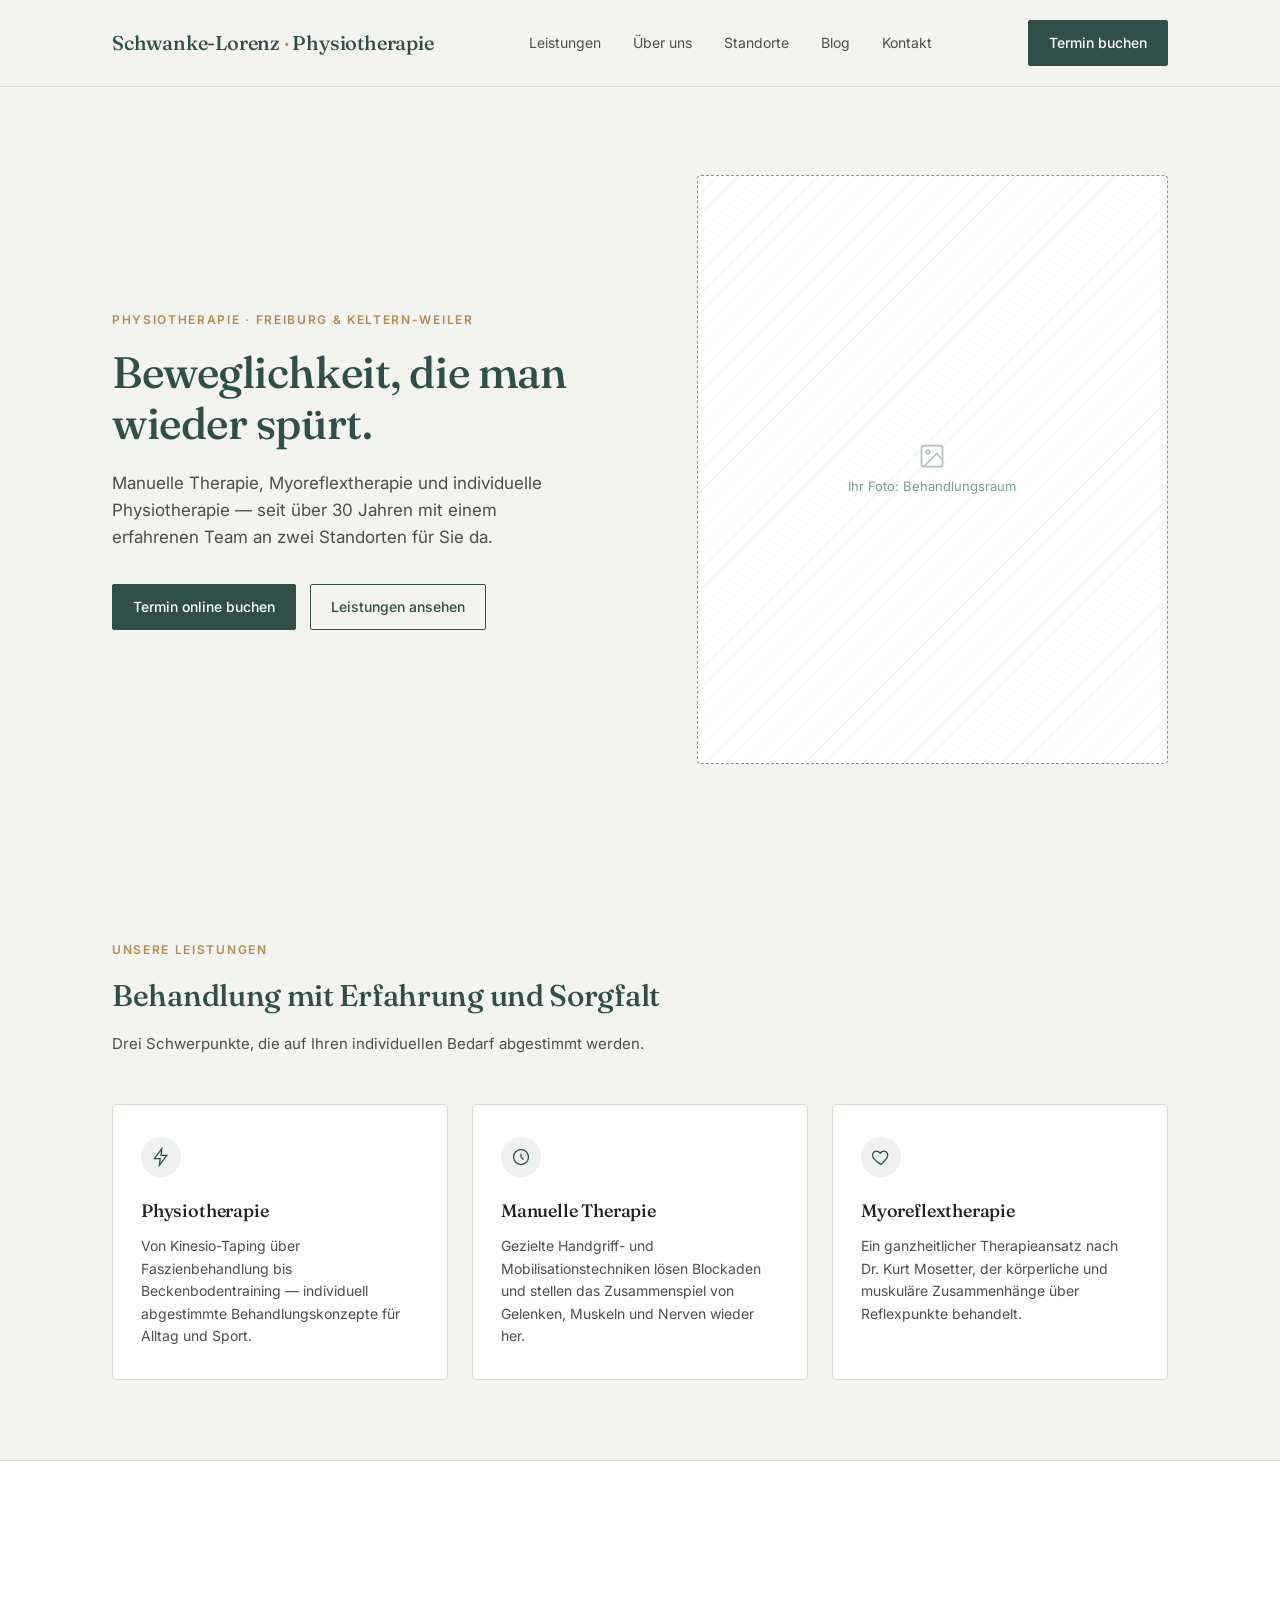
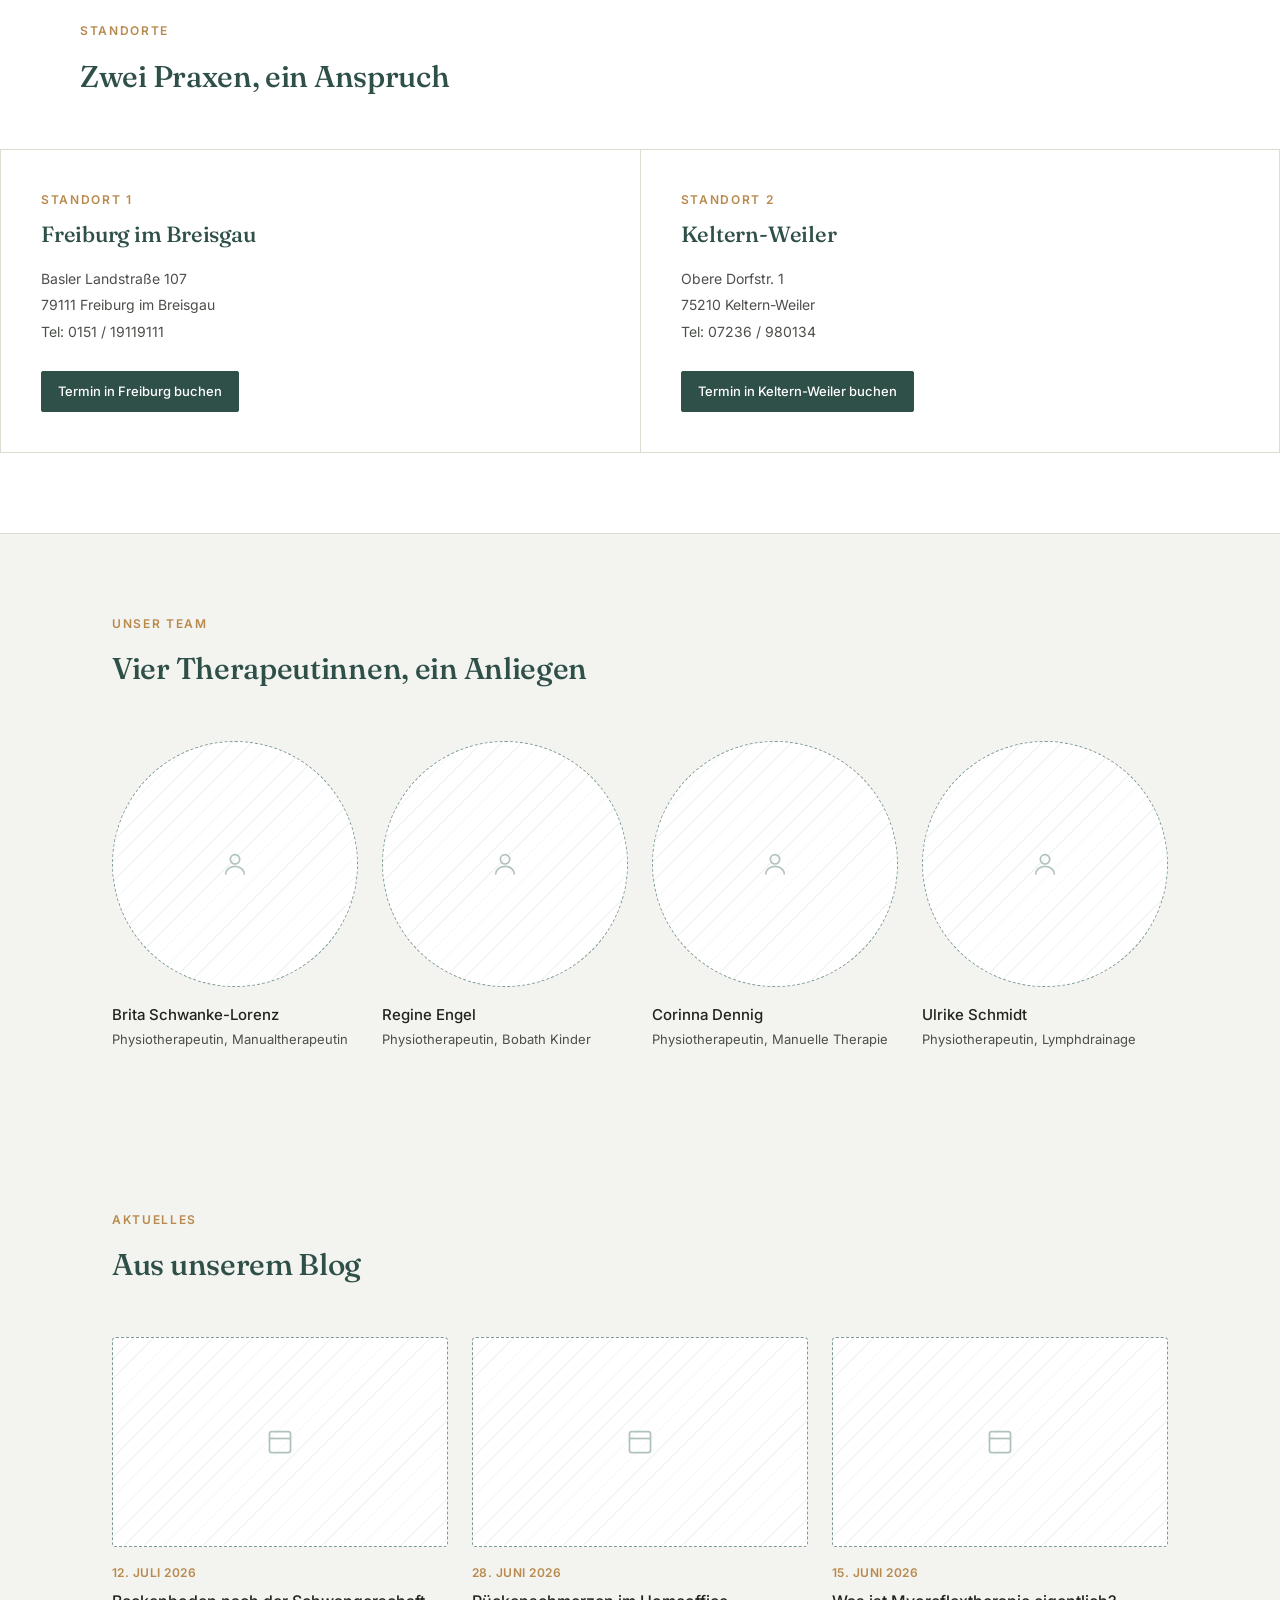
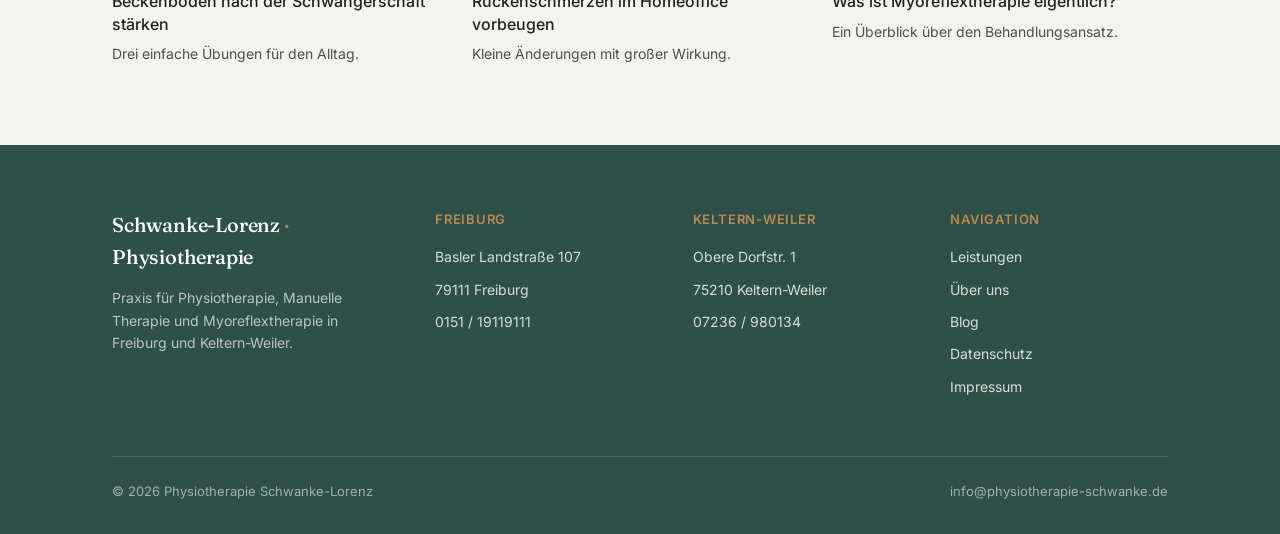
==== index.html @ 05d05572 "Add files via upload" ====
<!DOCTYPE html>
<html lang="de">
<head>
<meta charset="UTF-8">
<meta name="viewport" content="width=device-width, initial-scale=1.0">
<title>Physiotherapie Schwanke-Lorenz — Entwurf Startseite</title>
<link rel="preconnect" href="https://fonts.googleapis.com">
<link rel="preconnect" href="https://fonts.gstatic.com" crossorigin>
<link href="https://fonts.googleapis.com/css2?family=Fraunces:opsz,wght@9..144,400;9..144,500;9..144,600&family=Inter:wght@400;500;600&display=swap" rel="stylesheet">
<style>
  :root{
    --bg:#F3F4EF;
    --surface:#FFFFFF;
    --ink:#20231F;
    --ink-soft:#4B4F49;
    --primary:#2F4F49;
    --primary-soft:#7C9A93;
    --accent:#B98A4E;
    --line:#DEDBD0;
  }
  *{box-sizing:border-box;margin:0;padding:0;}
  body{
    background:var(--bg);
    color:var(--ink);
    font-family:'Inter',sans-serif;
    line-height:1.6;
    -webkit-font-smoothing:antialiased;
  }
  h1,h2,h3,.logotype{font-family:'Fraunces',serif;font-weight:500;letter-spacing:-0.01em;}
  .wrap{max-width:1120px;margin:0 auto;padding:0 32px;}
  a{color:inherit;text-decoration:none;}

  /* Header */
  header{
    position:sticky;top:0;background:rgba(243,244,239,0.92);
    backdrop-filter:blur(6px);border-bottom:1px solid var(--line);z-index:10;
  }
  .navbar{display:flex;align-items:center;justify-content:space-between;padding:20px 32px;max-width:1120px;margin:0 auto;}
  .logotype{font-size:20px;color:var(--primary);}
  .logotype span{color:var(--accent);}
  nav ul{display:flex;list-style:none;gap:32px;font-size:14px;color:var(--ink-soft);}
  nav a:hover{color:var(--primary);}
  .btn{
    display:inline-flex;align-items:center;gap:6px;
    padding:11px 20px;border-radius:2px;font-size:14px;font-weight:500;
    border:1px solid var(--primary);
  }
  .btn-primary{background:var(--primary);color:#fff;}
  .btn-ghost{background:transparent;color:var(--primary);}

  /* Hero */
  .hero{padding:88px 0 96px;position:relative;overflow:hidden;}
  .hero-grid{display:grid;grid-template-columns:1.05fr 0.95fr;gap:64px;align-items:center;}
  .eyebrow{
    font-size:12px;letter-spacing:0.14em;text-transform:uppercase;
    color:var(--accent);font-weight:600;margin-bottom:18px;
  }
  .hero h1{font-size:44px;line-height:1.15;color:var(--primary);margin-bottom:22px;}
  .hero p.lead{font-size:17px;color:var(--ink-soft);max-width:440px;margin-bottom:32px;}
  .hero-actions{display:flex;gap:14px;}
  .hero-line{position:absolute;top:60px;left:-40px;width:600px;opacity:0.35;pointer-events:none;}

  .photo-placeholder{
    background:
      repeating-linear-gradient(135deg, rgba(47,79,73,0.06) 0px, rgba(47,79,73,0.06) 1px, transparent 1px, transparent 14px),
      var(--surface);
    border:1px dashed var(--primary-soft);
    border-radius:4px;
    display:flex;flex-direction:column;align-items:center;justify-content:center;
    color:var(--primary-soft);font-size:13px;text-align:center;gap:6px;
  }
  .photo-placeholder svg{width:28px;height:28px;opacity:0.6;}
  .hero-photo{aspect-ratio:4/5;border-radius:4px;}

  /* Sections */
  section{padding:80px 0;}
  .section-head{max-width:560px;margin-bottom:48px;}
  .section-head .eyebrow{margin-bottom:12px;}
  .section-head h2{font-size:30px;color:var(--primary);}
  .section-head p{color:var(--ink-soft);margin-top:12px;font-size:15px;}

  /* Leistungen */
  .leistungen-grid{display:grid;grid-template-columns:repeat(3,1fr);gap:24px;}
  .card{
    background:var(--surface);border:1px solid var(--line);border-radius:4px;
    padding:32px 28px;
  }
  .card .icon{
    width:40px;height:40px;border-radius:50%;background:rgba(47,79,73,0.08);
    display:flex;align-items:center;justify-content:center;margin-bottom:20px;
  }
  .card .icon svg{width:20px;height:20px;stroke:var(--primary);}
  .card h3{font-size:18px;color:var(--ink);margin-bottom:10px;font-weight:500;}
  .card p{font-size:14px;color:var(--ink-soft);}

  /* Standorte */
  .standorte{background:var(--surface);border-top:1px solid var(--line);border-bottom:1px solid var(--line);}
  .standort-grid{display:grid;grid-template-columns:1fr 1fr;gap:1px;background:var(--line);border:1px solid var(--line);}
  .standort-card{background:var(--surface);padding:40px;}
  .standort-card .eyebrow{margin-bottom:8px;}
  .standort-card h3{font-size:22px;color:var(--primary);margin-bottom:16px;}
  .standort-card .addr{font-size:14px;color:var(--ink-soft);margin-bottom:4px;}
  .standort-card .btn{margin-top:24px;padding:9px 16px;font-size:13px;}

  /* Team */
  .team-grid{display:grid;grid-template-columns:repeat(4,1fr);gap:24px;}
  .team-card .photo-placeholder{aspect-ratio:1/1;border-radius:50%;margin-bottom:16px;}
  .team-card h4{font-size:15px;font-weight:500;margin-bottom:2px;}
  .team-card p{font-size:13px;color:var(--ink-soft);}

  /* Blog */
  .blog-grid{display:grid;grid-template-columns:repeat(3,1fr);gap:24px;}
  .blog-card .photo-placeholder{aspect-ratio:16/10;margin-bottom:16px;}
  .blog-card .date{font-size:12px;color:var(--accent);font-weight:600;letter-spacing:0.04em;text-transform:uppercase;margin-bottom:8px;}
  .blog-card h4{font-size:16px;font-weight:500;color:var(--ink);margin-bottom:8px;line-height:1.4;}
  .blog-card p{font-size:14px;color:var(--ink-soft);}

  /* Footer */
  footer{background:var(--primary);color:#EDEFE9;padding:64px 0 32px;}
  .footer-grid{display:grid;grid-template-columns:1.3fr 1fr 1fr 1fr;gap:40px;margin-bottom:48px;}
  footer h5{font-size:13px;letter-spacing:0.06em;text-transform:uppercase;color:var(--accent);margin-bottom:16px;font-weight:600;}
  footer .logotype{color:#fff;margin-bottom:14px;}
  footer .logotype span{color:var(--accent);}
  footer p.muted{color:#B9C6C2;font-size:14px;max-width:280px;}
  footer ul{list-style:none;font-size:14px;color:#D6DED9;}
  footer ul li{margin-bottom:10px;}
  .footer-bottom{border-top:1px solid rgba(255,255,255,0.15);padding-top:24px;display:flex;justify-content:space-between;font-size:13px;color:#9FB1AB;}

  @media (max-width:860px){
    .hero-grid, .leistungen-grid, .team-grid, .blog-grid, .footer-grid{grid-template-columns:1fr;}
    .standort-grid{grid-template-columns:1fr;}
    nav{display:none;}
    .hero h1{font-size:32px;}
  }
</style>
</head>
<body>

<header>
  <div class="navbar">
    <div class="logotype">Schwanke-Lorenz <span>·</span> Physiotherapie</div>
    <nav>
      <ul>
        <li><a href="#leistungen">Leistungen</a></li>
        <li><a href="#ueber-uns">Über uns</a></li>
        <li><a href="#standorte">Standorte</a></li>
        <li><a href="#blog">Blog</a></li>
        <li><a href="#kontakt">Kontakt</a></li>
      </ul>
    </nav>
    <a href="#" class="btn btn-primary">Termin buchen</a>
  </div>
</header>

<section class="hero">
  <div class="wrap hero-grid">
    <div>
      <div class="eyebrow">Physiotherapie · Freiburg &amp; Keltern-Weiler</div>
      <h1>Beweglichkeit, die man wieder spürt.</h1>
      <p class="lead">Manuelle Therapie, Myoreflextherapie und individuelle Physiotherapie — seit über 30 Jahren mit einem erfahrenen Team an zwei Standorten für Sie da.</p>
      <div class="hero-actions">
        <a href="#" class="btn btn-primary">Termin online buchen</a>
        <a href="#leistungen" class="btn btn-ghost">Leistungen ansehen</a>
      </div>
    </div>
    <div class="photo-placeholder hero-photo">
      <svg viewBox="0 0 24 24" fill="none" stroke="currentColor" stroke-width="1.5"><rect x="3" y="3" width="18" height="18" rx="2"/><circle cx="8.5" cy="8.5" r="1.5"/><path d="M21 15l-5-5L5 21"/></svg>
      Ihr Foto: Behandlungsraum
    </div>
  </div>
</section>

<section id="leistungen">
  <div class="wrap">
    <div class="section-head">
      <div class="eyebrow">Unsere Leistungen</div>
      <h2>Behandlung mit Erfahrung und Sorgfalt</h2>
      <p>Drei Schwerpunkte, die auf Ihren individuellen Bedarf abgestimmt werden.</p>
    </div>
    <div class="leistungen-grid">
      <div class="card">
        <div class="icon"><svg viewBox="0 0 24 24" fill="none" stroke-width="1.5"><path d="M13 2L4 14h7l-1 8 9-12h-7l1-8z"/></svg></div>
        <h3>Physiotherapie</h3>
        <p>Von Kinesio-Taping über Faszienbehandlung bis Beckenbodentraining — individuell abgestimmte Behandlungskonzepte für Alltag und Sport.</p>
      </div>
      <div class="card">
        <div class="icon"><svg viewBox="0 0 24 24" fill="none" stroke-width="1.5"><circle cx="12" cy="12" r="9"/><path d="M12 8v4l3 3"/></svg></div>
        <h3>Manuelle Therapie</h3>
        <p>Gezielte Handgriff- und Mobilisationstechniken lösen Blockaden und stellen das Zusammenspiel von Gelenken, Muskeln und Nerven wieder her.</p>
      </div>
      <div class="card">
        <div class="icon"><svg viewBox="0 0 24 24" fill="none" stroke-width="1.5"><path d="M12 21s-7-4.35-9.5-8.5C.7 8.6 3 5 6.5 5c2 0 3.5 1.2 4.5 2.5C12 6.2 13.5 5 15.5 5 19 5 21.3 8.6 19.5 12.5 17 16.65 12 21 12 21z"/></svg></div>
        <h3>Myoreflextherapie</h3>
        <p>Ein ganzheitlicher Therapieansatz nach Dr. Kurt Mosetter, der körperliche und muskuläre Zusammenhänge über Reflexpunkte behandelt.</p>
      </div>
    </div>
  </div>
</section>

<section class="standorte" id="standorte">
  <div class="wrap" style="padding:80px 0 0;">
    <div class="section-head">
      <div class="eyebrow">Standorte</div>
      <h2>Zwei Praxen, ein Anspruch</h2>
    </div>
  </div>
  <div class="standort-grid">
    <div class="standort-card">
      <div class="eyebrow">Standort 1</div>
      <h3>Freiburg im Breisgau</h3>
      <p class="addr">Basler Landstraße 107</p>
      <p class="addr">79111 Freiburg im Breisgau</p>
      <p class="addr">Tel: 0151 / 19119111</p>
      <a href="#" class="btn btn-primary">Termin in Freiburg buchen</a>
    </div>
    <div class="standort-card">
      <div class="eyebrow">Standort 2</div>
      <h3>Keltern-Weiler</h3>
      <p class="addr">Obere Dorfstr. 1</p>
      <p class="addr">75210 Keltern-Weiler</p>
      <p class="addr">Tel: 07236 / 980134</p>
      <a href="#" class="btn btn-primary">Termin in Keltern-Weiler buchen</a>
    </div>
  </div>
</section>

<section id="ueber-uns">
  <div class="wrap">
    <div class="section-head">
      <div class="eyebrow">Unser Team</div>
      <h2>Vier Therapeutinnen, ein Anliegen</h2>
    </div>
    <div class="team-grid">
      <div class="team-card">
        <div class="photo-placeholder"><svg viewBox="0 0 24 24" fill="none" stroke="currentColor" stroke-width="1.5"><circle cx="12" cy="8" r="4"/><path d="M4 21c0-4 3.5-7 8-7s8 3 8 7"/></svg></div>
        <h4>Brita Schwanke-Lorenz</h4>
        <p>Physiotherapeutin, Manualtherapeutin</p>
      </div>
      <div class="team-card">
        <div class="photo-placeholder"><svg viewBox="0 0 24 24" fill="none" stroke="currentColor" stroke-width="1.5"><circle cx="12" cy="8" r="4"/><path d="M4 21c0-4 3.5-7 8-7s8 3 8 7"/></svg></div>
        <h4>Regine Engel</h4>
        <p>Physiotherapeutin, Bobath Kinder</p>
      </div>
      <div class="team-card">
        <div class="photo-placeholder"><svg viewBox="0 0 24 24" fill="none" stroke="currentColor" stroke-width="1.5"><circle cx="12" cy="8" r="4"/><path d="M4 21c0-4 3.5-7 8-7s8 3 8 7"/></svg></div>
        <h4>Corinna Dennig</h4>
        <p>Physiotherapeutin, Manuelle Therapie</p>
      </div>
      <div class="team-card">
        <div class="photo-placeholder"><svg viewBox="0 0 24 24" fill="none" stroke="currentColor" stroke-width="1.5"><circle cx="12" cy="8" r="4"/><path d="M4 21c0-4 3.5-7 8-7s8 3 8 7"/></svg></div>
        <h4>Ulrike Schmidt</h4>
        <p>Physiotherapeutin, Lymphdrainage</p>
      </div>
    </div>
  </div>
</section>

<section id="blog">
  <div class="wrap">
    <div class="section-head">
      <div class="eyebrow">Aktuelles</div>
      <h2>Aus unserem Blog</h2>
    </div>
    <div class="blog-grid">
      <div class="blog-card">
        <div class="photo-placeholder"><svg viewBox="0 0 24 24" fill="none" stroke="currentColor" stroke-width="1.5"><rect x="3" y="3" width="18" height="18" rx="2"/><path d="M3 9h18"/></svg></div>
        <div class="date">12. Juli 2026</div>
        <h4>Beckenboden nach der Schwangerschaft stärken</h4>
        <p>Drei einfache Übungen für den Alltag.</p>
      </div>
      <div class="blog-card">
        <div class="photo-placeholder"><svg viewBox="0 0 24 24" fill="none" stroke="currentColor" stroke-width="1.5"><rect x="3" y="3" width="18" height="18" rx="2"/><path d="M3 9h18"/></svg></div>
        <div class="date">28. Juni 2026</div>
        <h4>Rückenschmerzen im Homeoffice vorbeugen</h4>
        <p>Kleine Änderungen mit großer Wirkung.</p>
      </div>
      <div class="blog-card">
        <div class="photo-placeholder"><svg viewBox="0 0 24 24" fill="none" stroke="currentColor" stroke-width="1.5"><rect x="3" y="3" width="18" height="18" rx="2"/><path d="M3 9h18"/></svg></div>
        <div class="date">15. Juni 2026</div>
        <h4>Was ist Myoreflextherapie eigentlich?</h4>
        <p>Ein Überblick über den Behandlungsansatz.</p>
      </div>
    </div>
  </div>
</section>

<footer id="kontakt">
  <div class="wrap">
    <div class="footer-grid">
      <div>
        <div class="logotype">Schwanke-Lorenz <span>·</span> Physiotherapie</div>
        <p class="muted">Praxis für Physiotherapie, Manuelle Therapie und Myoreflextherapie in Freiburg und Keltern-Weiler.</p>
      </div>
      <div>
        <h5>Freiburg</h5>
        <ul>
          <li>Basler Landstraße 107</li>
          <li>79111 Freiburg</li>
          <li>0151 / 19119111</li>
        </ul>
      </div>
      <div>
        <h5>Keltern-Weiler</h5>
        <ul>
          <li>Obere Dorfstr. 1</li>
          <li>75210 Keltern-Weiler</li>
          <li>07236 / 980134</li>
        </ul>
      </div>
      <div>
        <h5>Navigation</h5>
        <ul>
          <li><a href="#leistungen">Leistungen</a></li>
          <li><a href="#ueber-uns">Über uns</a></li>
          <li><a href="#blog">Blog</a></li>
          <li><a href="#">Datenschutz</a></li>
          <li><a href="#">Impressum</a></li>
        </ul>
      </div>
    </div>
    <div class="footer-bottom">
      <span>© 2026 Physiotherapie Schwanke-Lorenz</span>
      <span>info@physiotherapie-schwanke.de</span>
    </div>
  </div>
</footer>

</body>
</html>
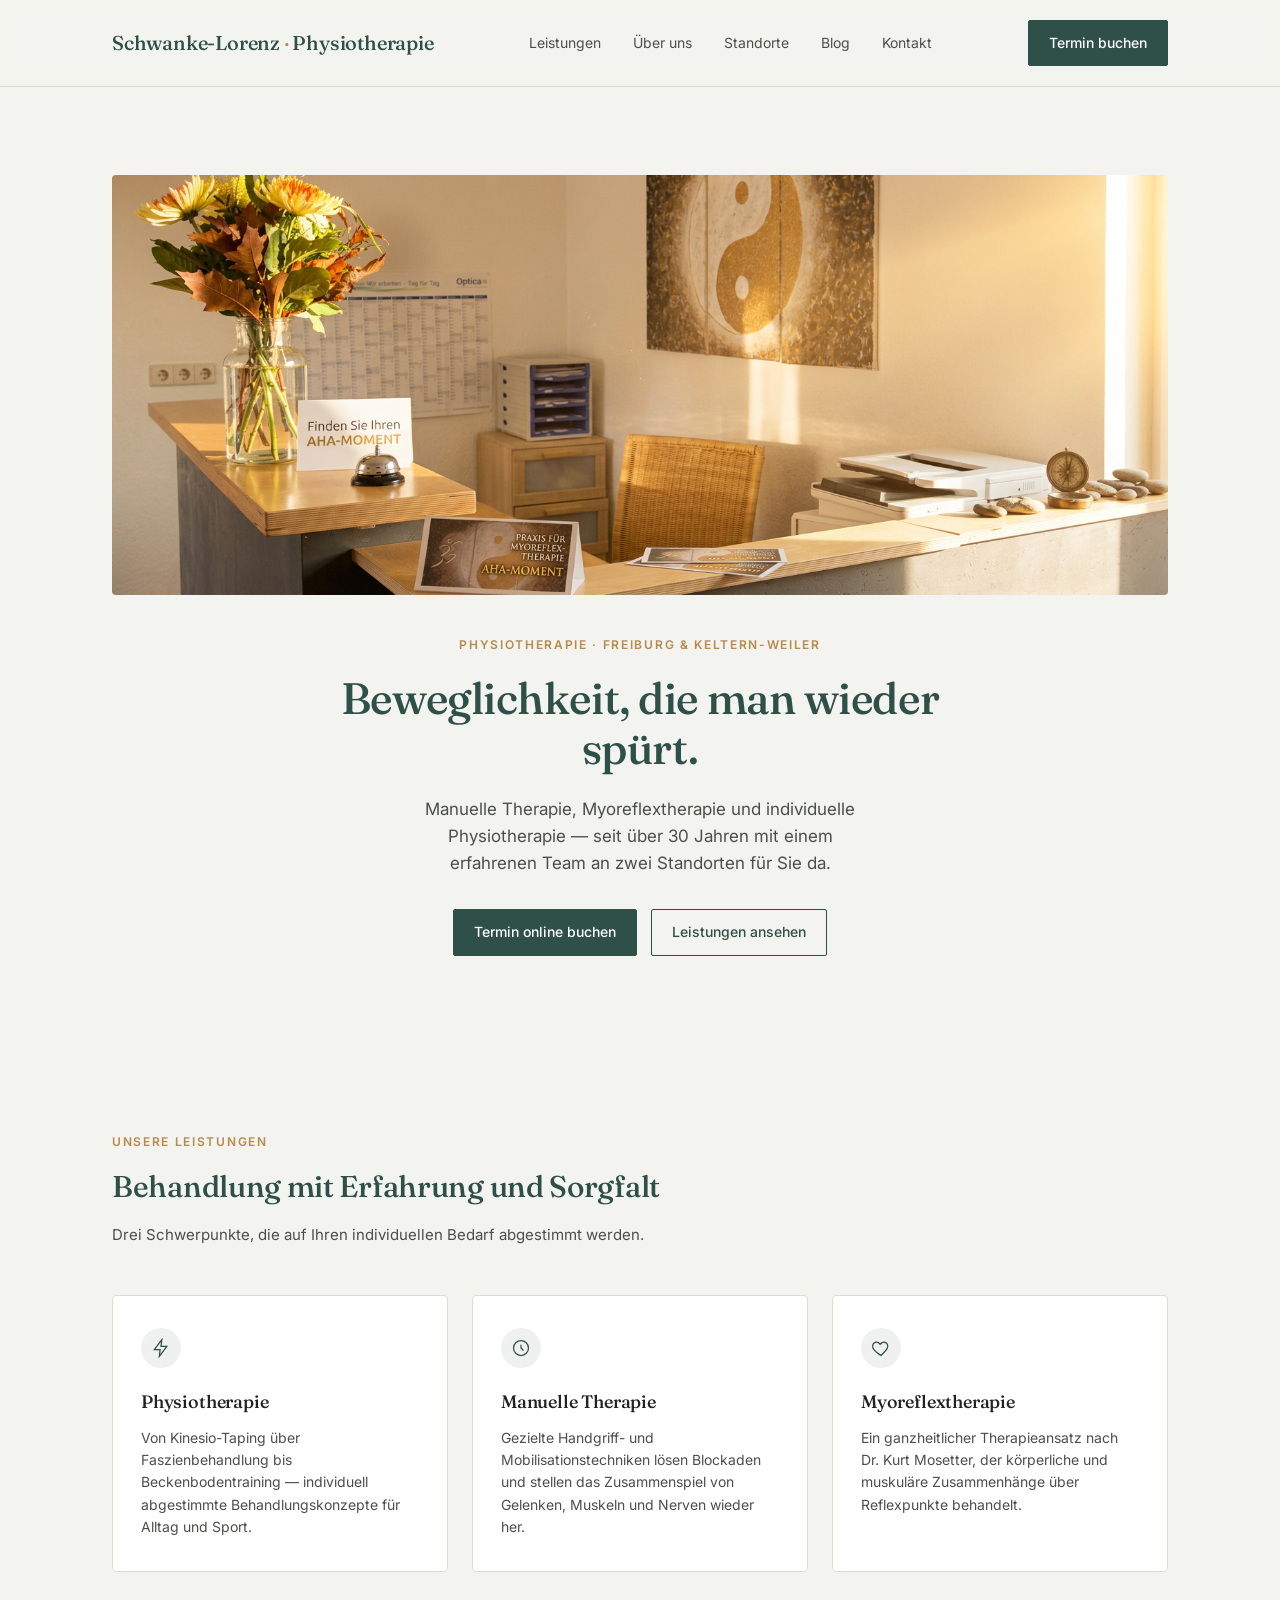
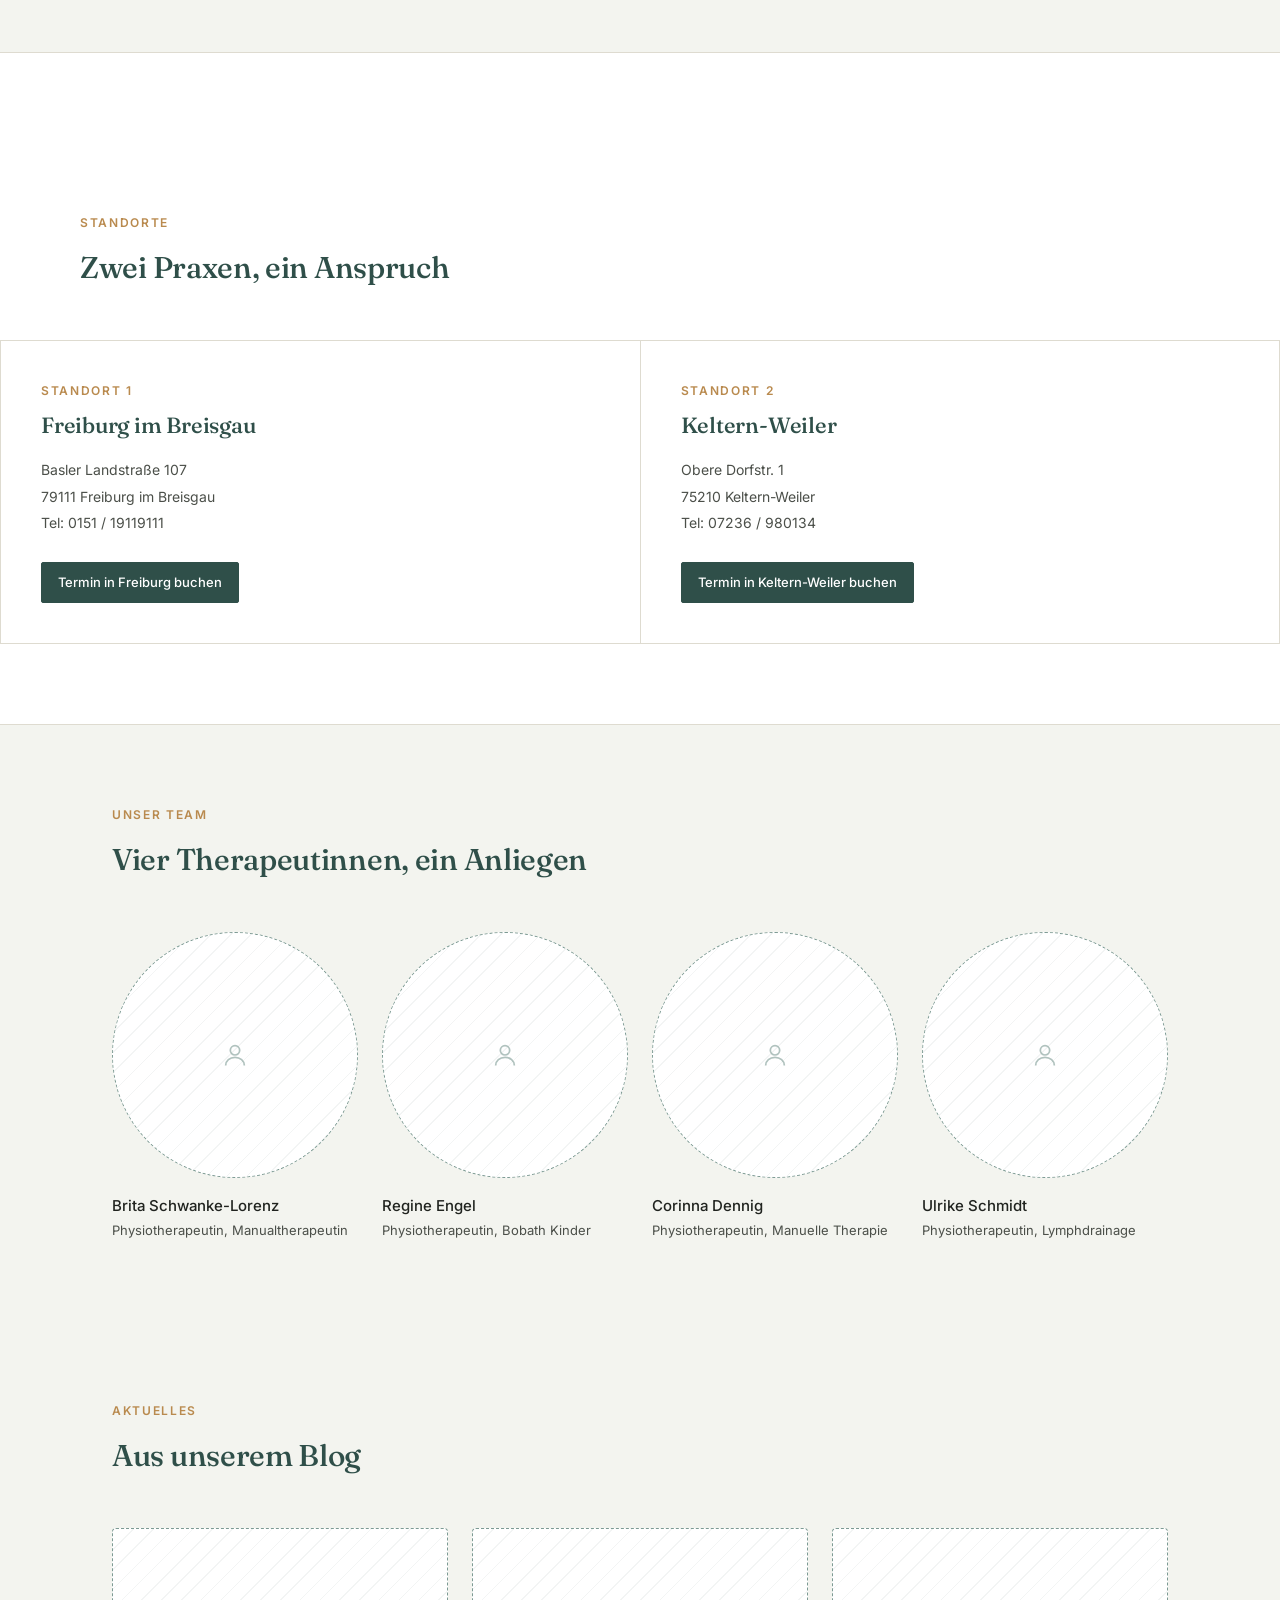
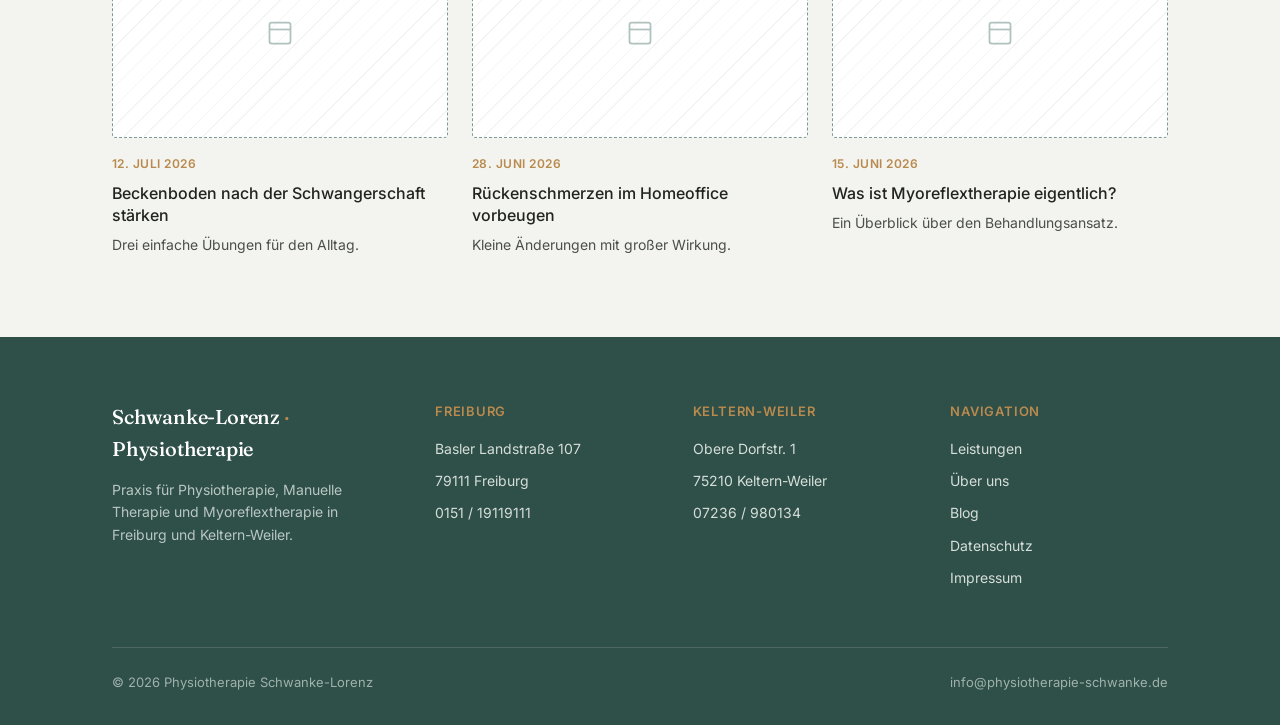
==== commit d92f2ecc: "Add files via upload" ====
--- a/index.html
+++ b/index.html
@@ -59,6 +59,13 @@
   .hero p.lead{font-size:17px;color:var(--ink-soft);max-width:440px;margin-bottom:32px;}
   .hero-actions{display:flex;gap:14px;}
   .hero-line{position:absolute;top:60px;left:-40px;width:600px;opacity:0.35;pointer-events:none;}
+  .hero-banner-img{
+    width:100%;height:420px;object-fit:cover;border-radius:4px;
+    display:block;margin-bottom:40px;
+  }
+  .hero-text{max-width:640px;margin:0 auto;text-align:center;}
+  .hero-text .lead{margin-left:auto;margin-right:auto;}
+  .hero-actions{justify-content:center;}
 
   .photo-placeholder{
     background:
@@ -153,8 +160,9 @@
 </header>
 
 <section class="hero">
-  <div class="wrap hero-grid">
-    <div>
+  <div class="wrap">
+    <img class="hero-banner-img" src="hero-banner.png" alt="Lichtdurchfluteter Behandlungsraum der Physiotherapie Schwanke-Lorenz">
+    <div class="hero-text">
       <div class="eyebrow">Physiotherapie · Freiburg &amp; Keltern-Weiler</div>
       <h1>Beweglichkeit, die man wieder spürt.</h1>
       <p class="lead">Manuelle Therapie, Myoreflextherapie und individuelle Physiotherapie — seit über 30 Jahren mit einem erfahrenen Team an zwei Standorten für Sie da.</p>
@@ -162,10 +170,6 @@
         <a href="#" class="btn btn-primary">Termin online buchen</a>
         <a href="#leistungen" class="btn btn-ghost">Leistungen ansehen</a>
       </div>
-    </div>
-    <div class="photo-placeholder hero-photo">
-      <svg viewBox="0 0 24 24" fill="none" stroke="currentColor" stroke-width="1.5"><rect x="3" y="3" width="18" height="18" rx="2"/><circle cx="8.5" cy="8.5" r="1.5"/><path d="M21 15l-5-5L5 21"/></svg>
-      Ihr Foto: Behandlungsraum
     </div>
   </div>
 </section>
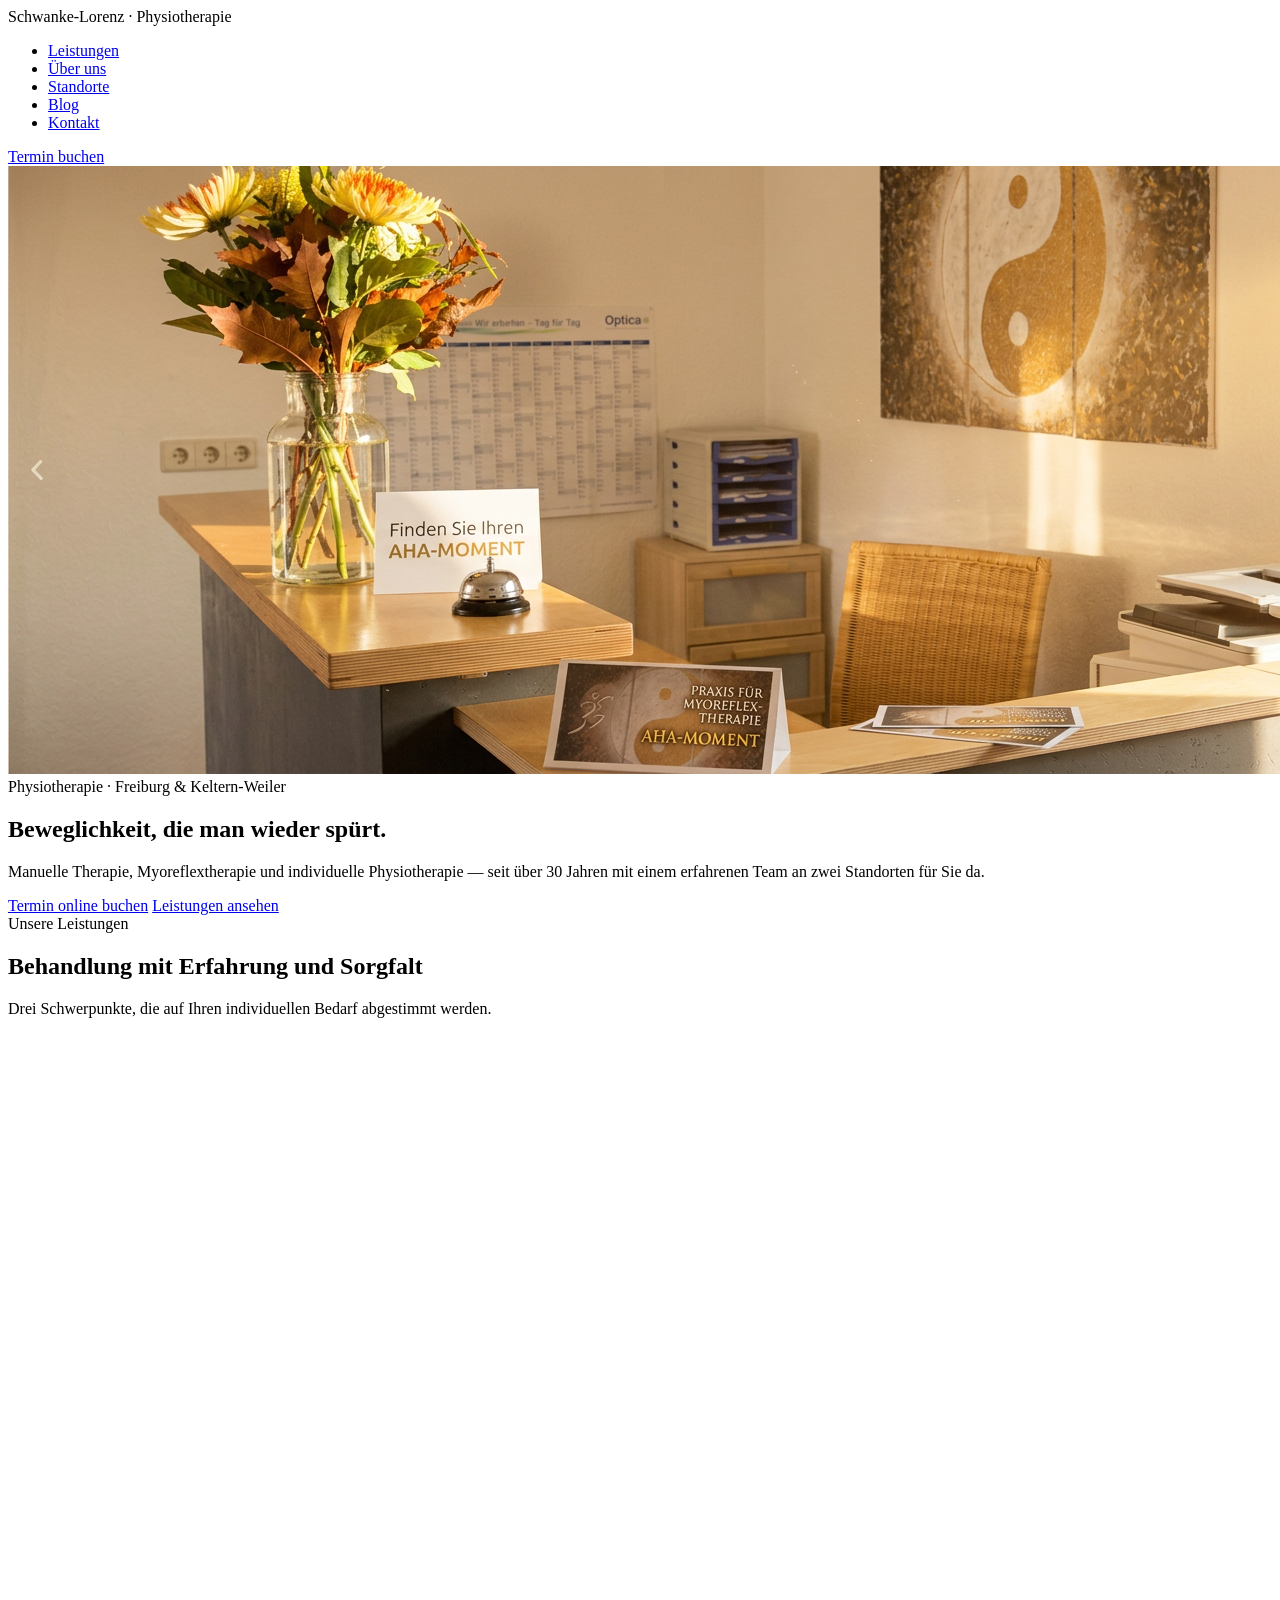
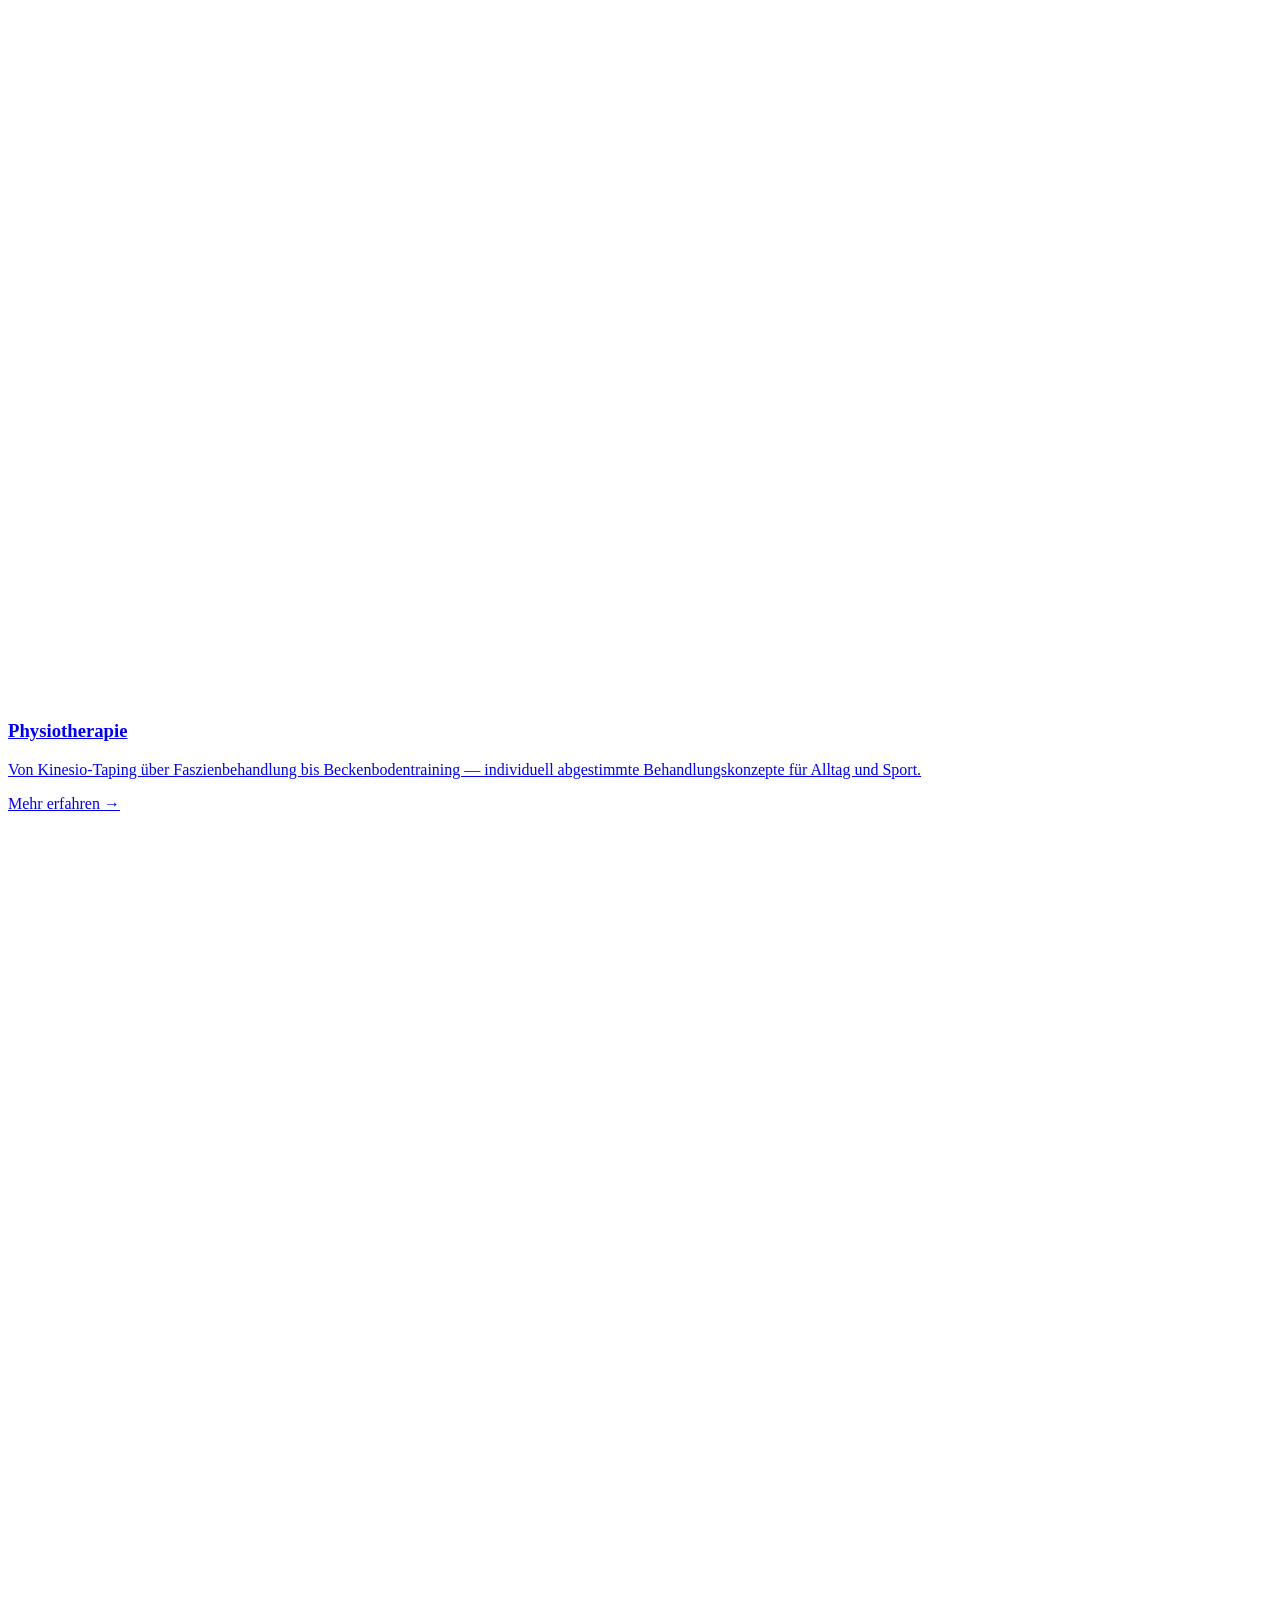
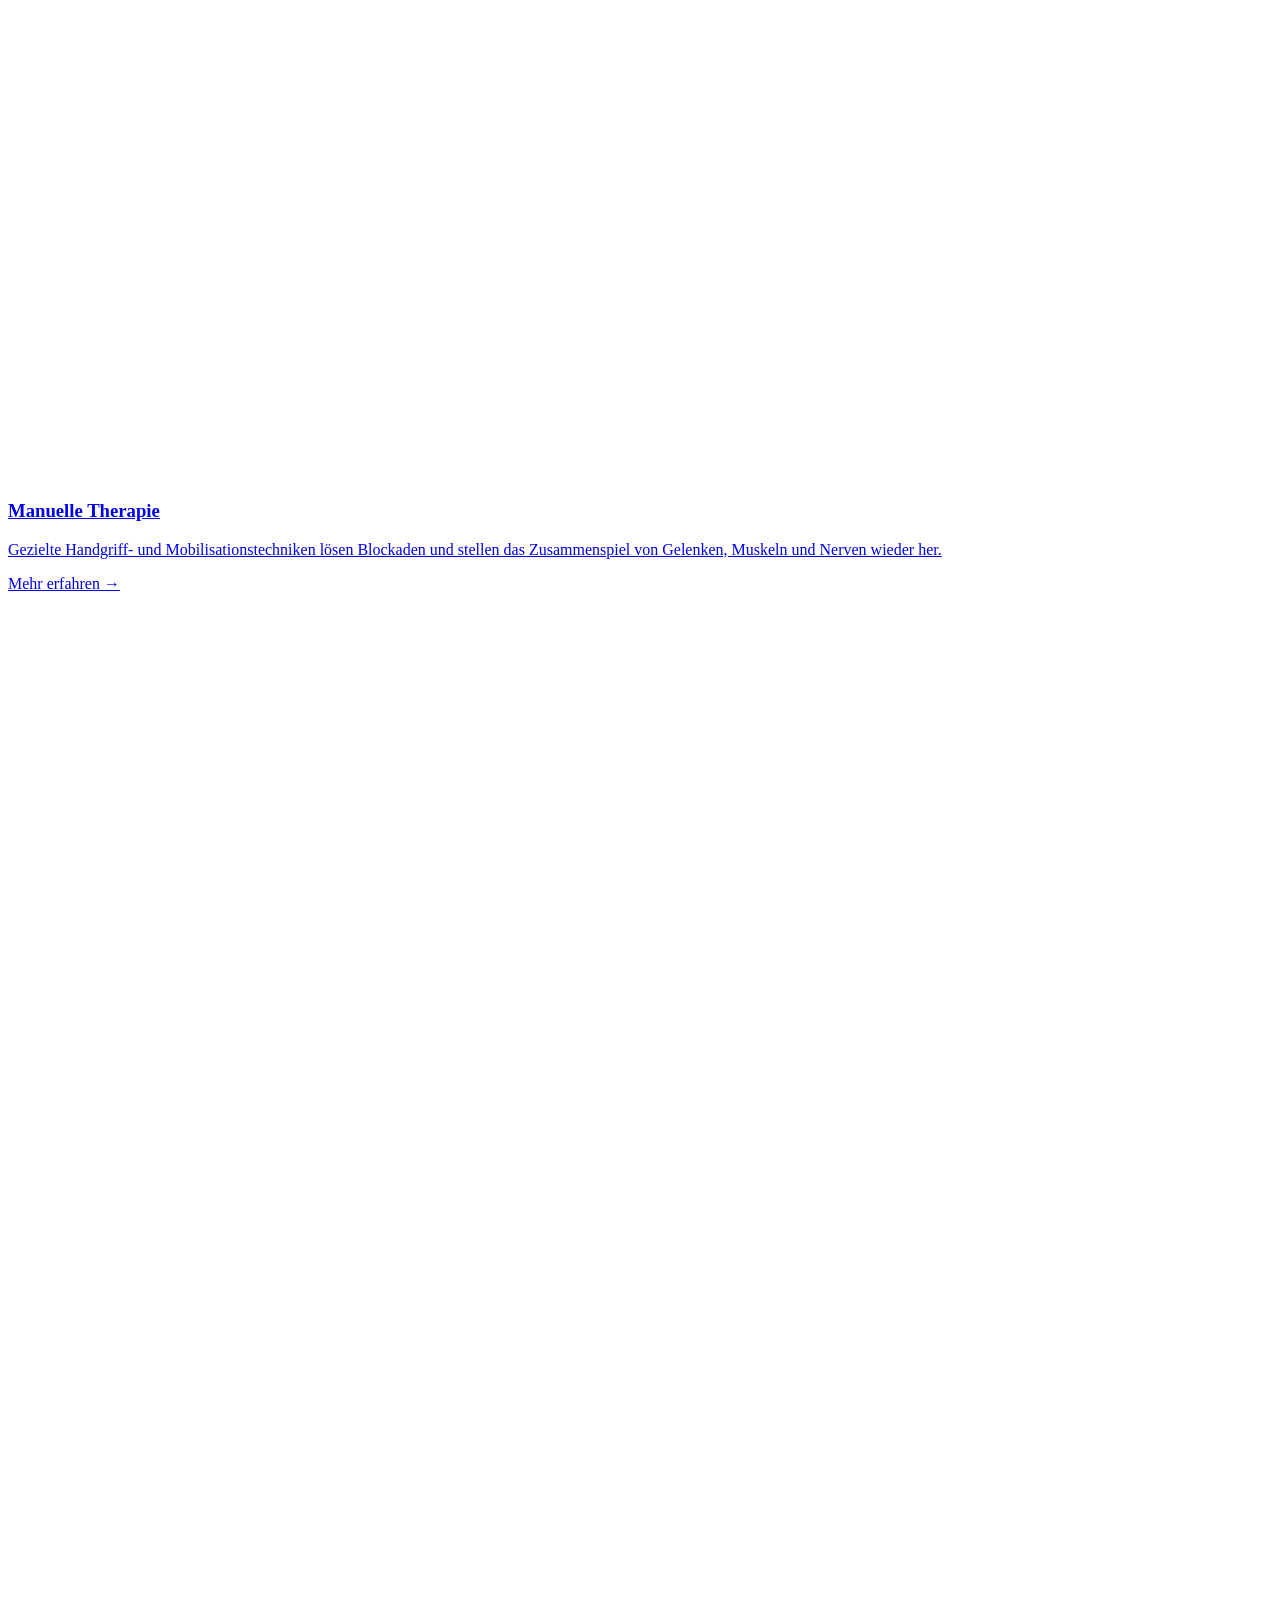
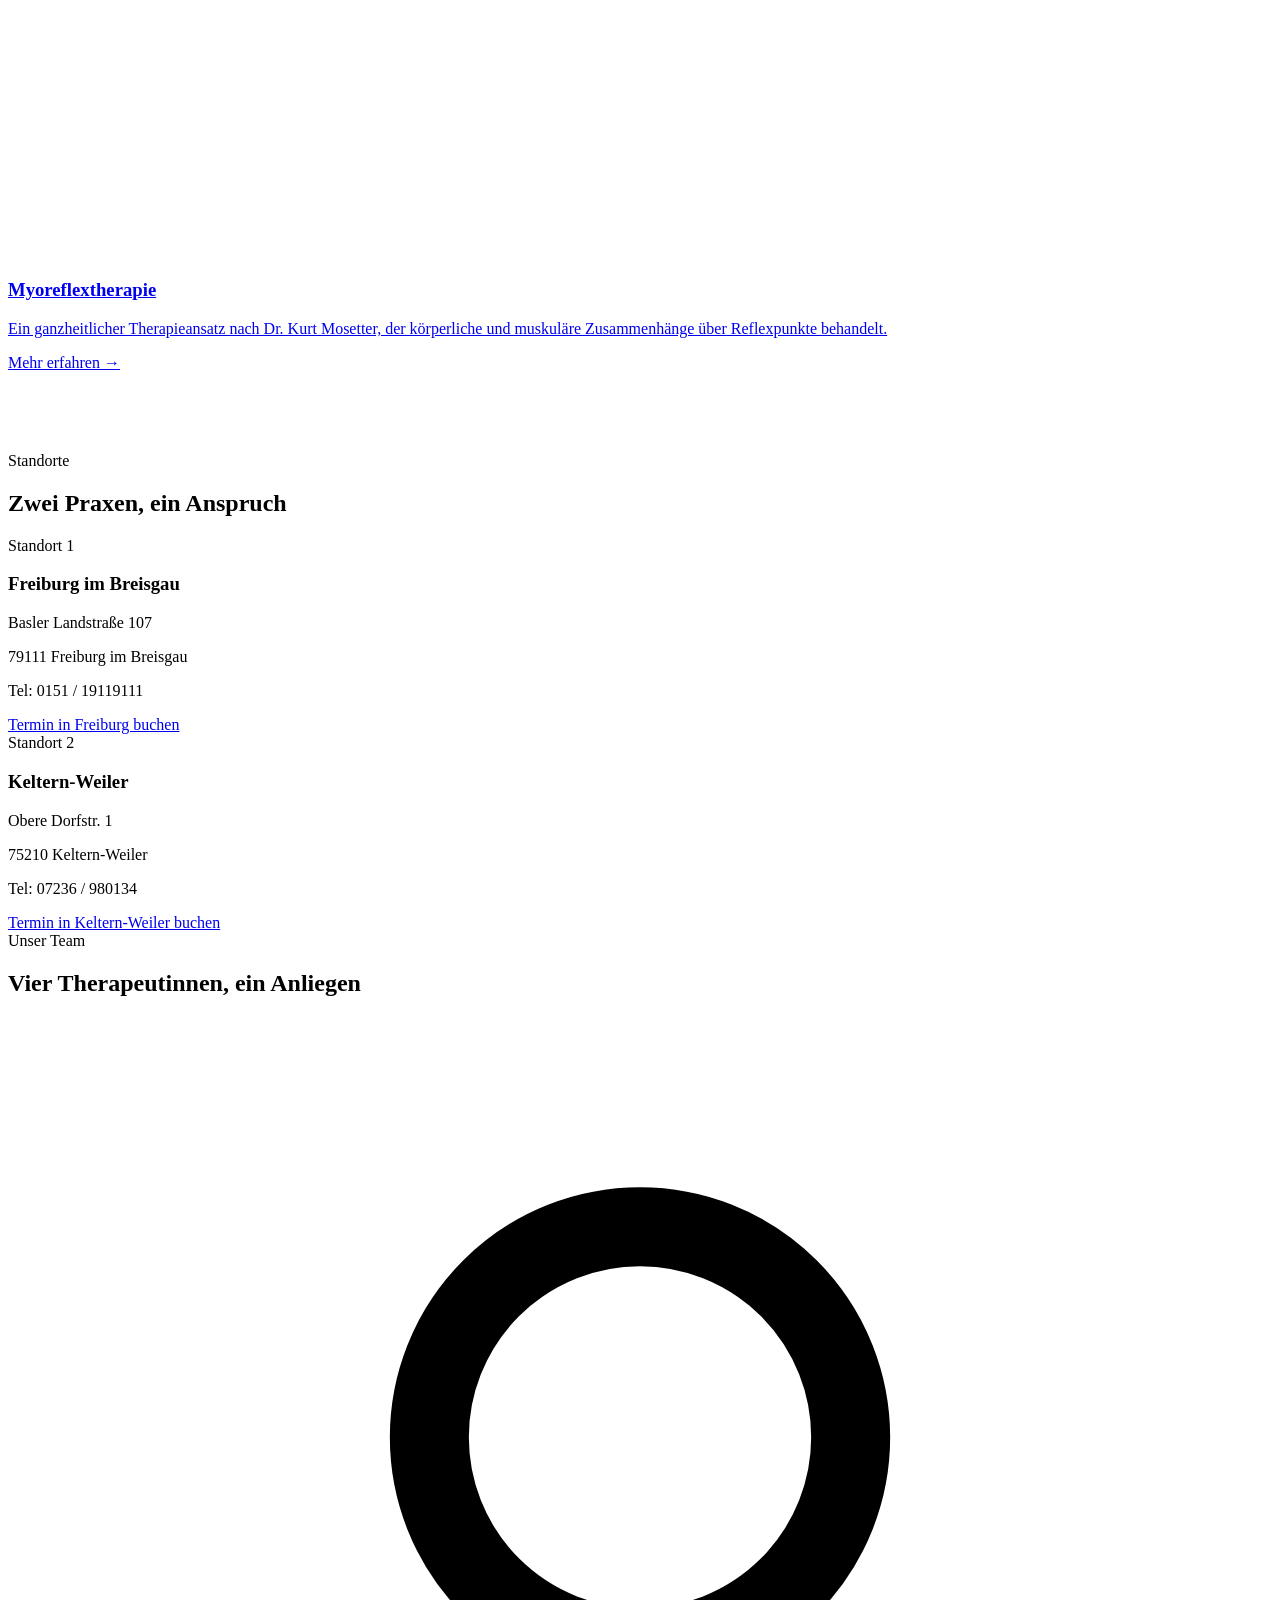
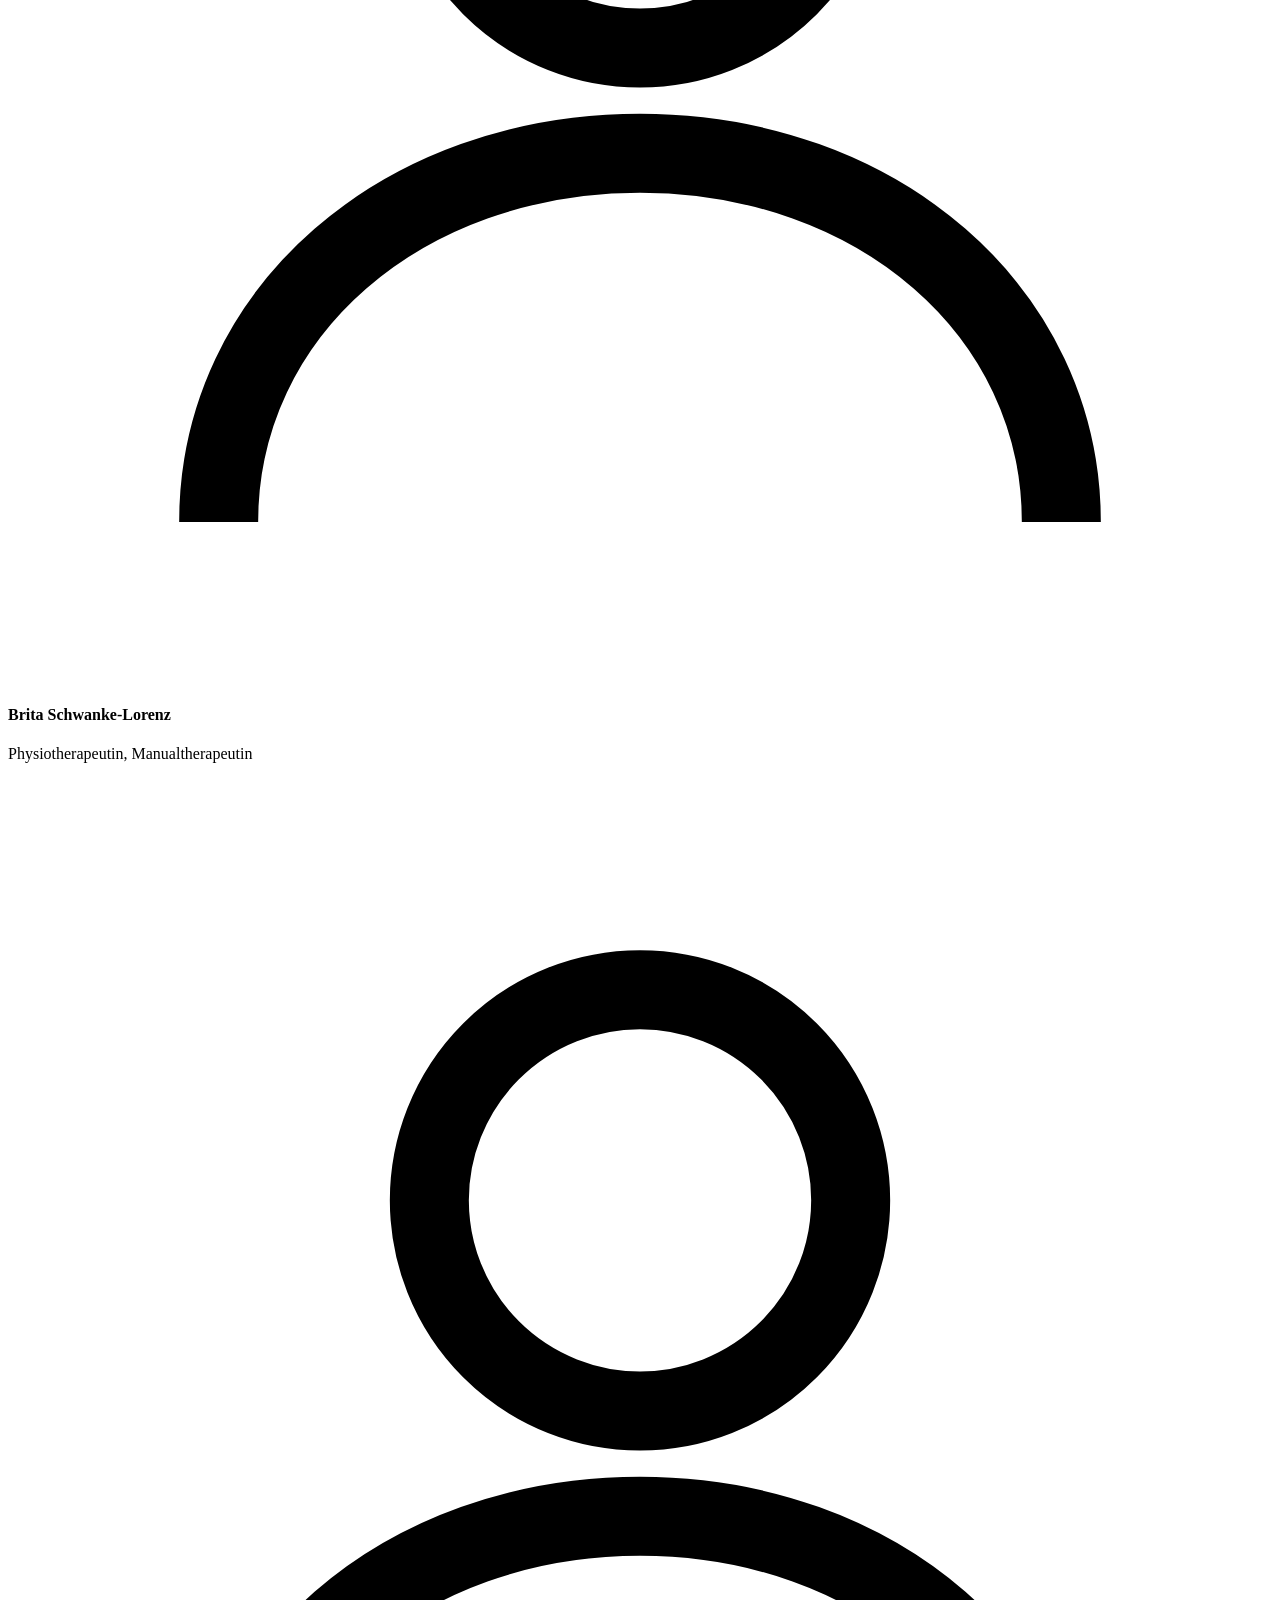
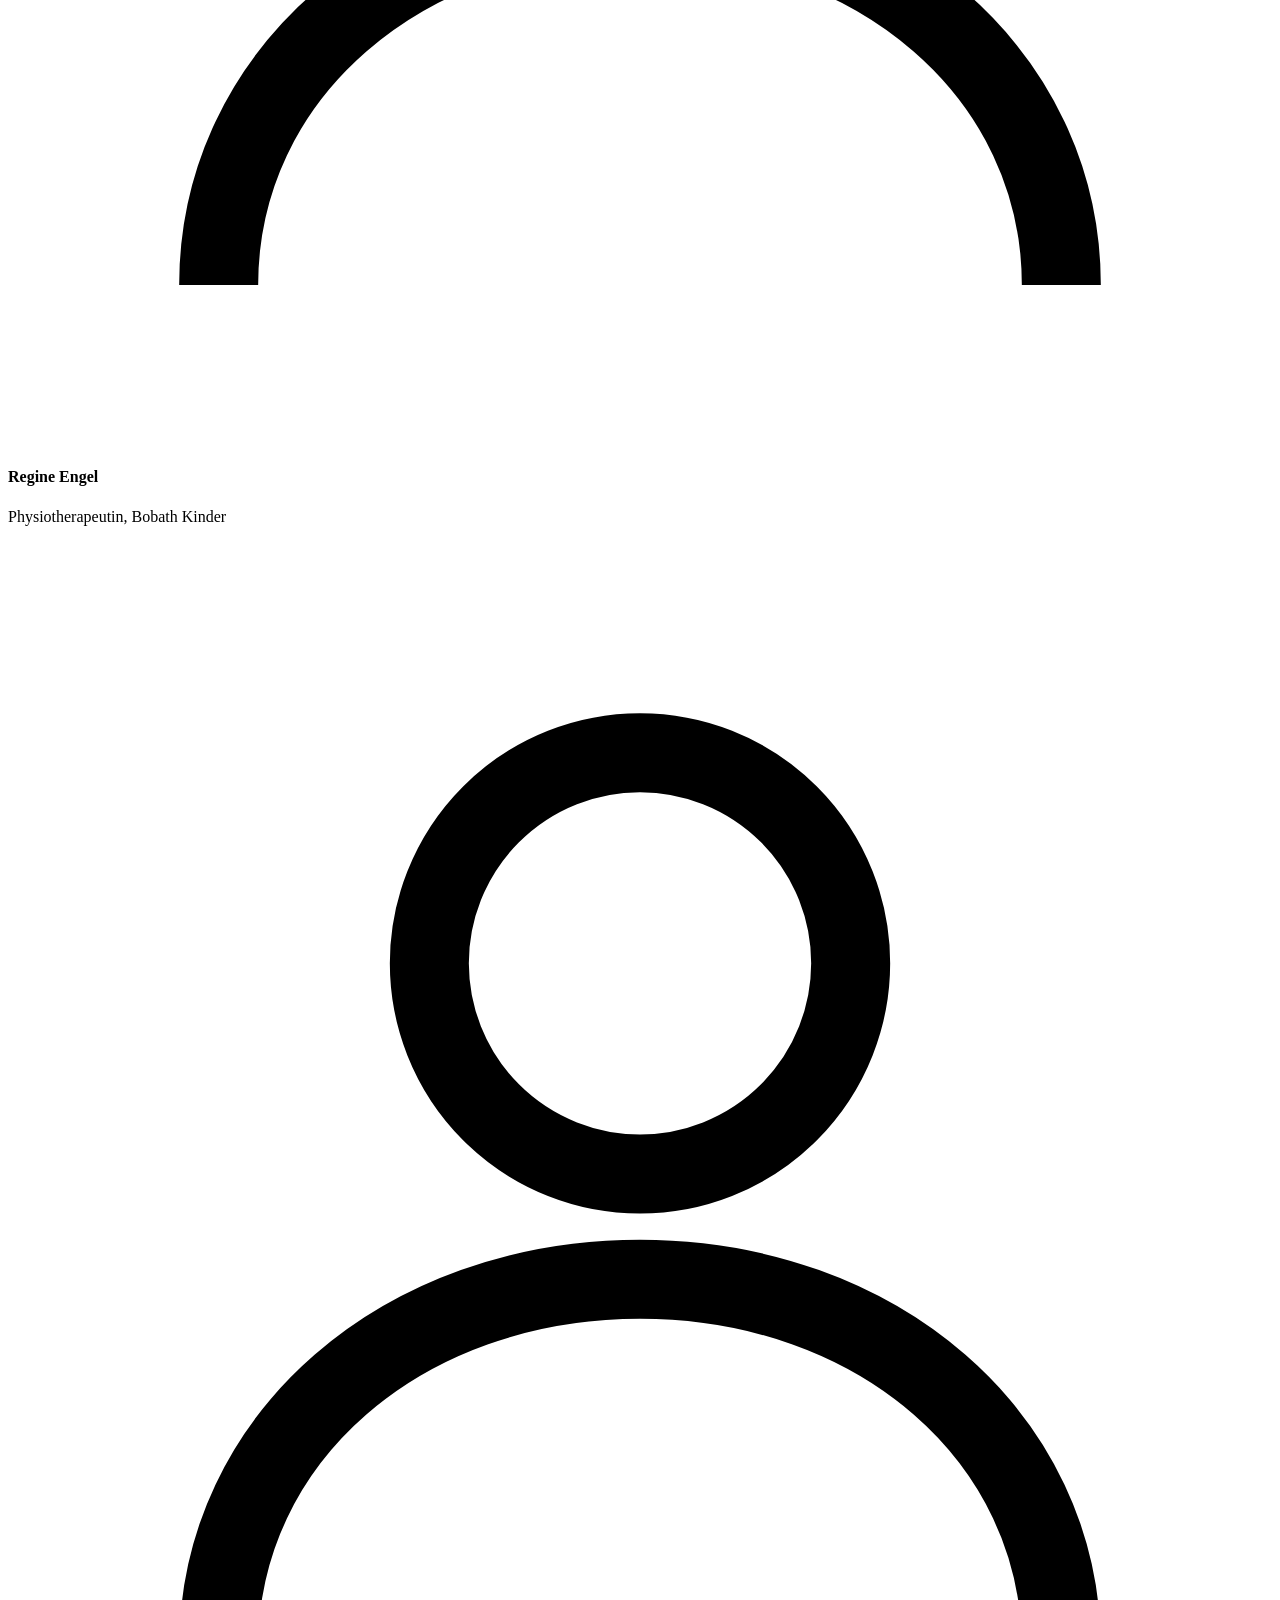
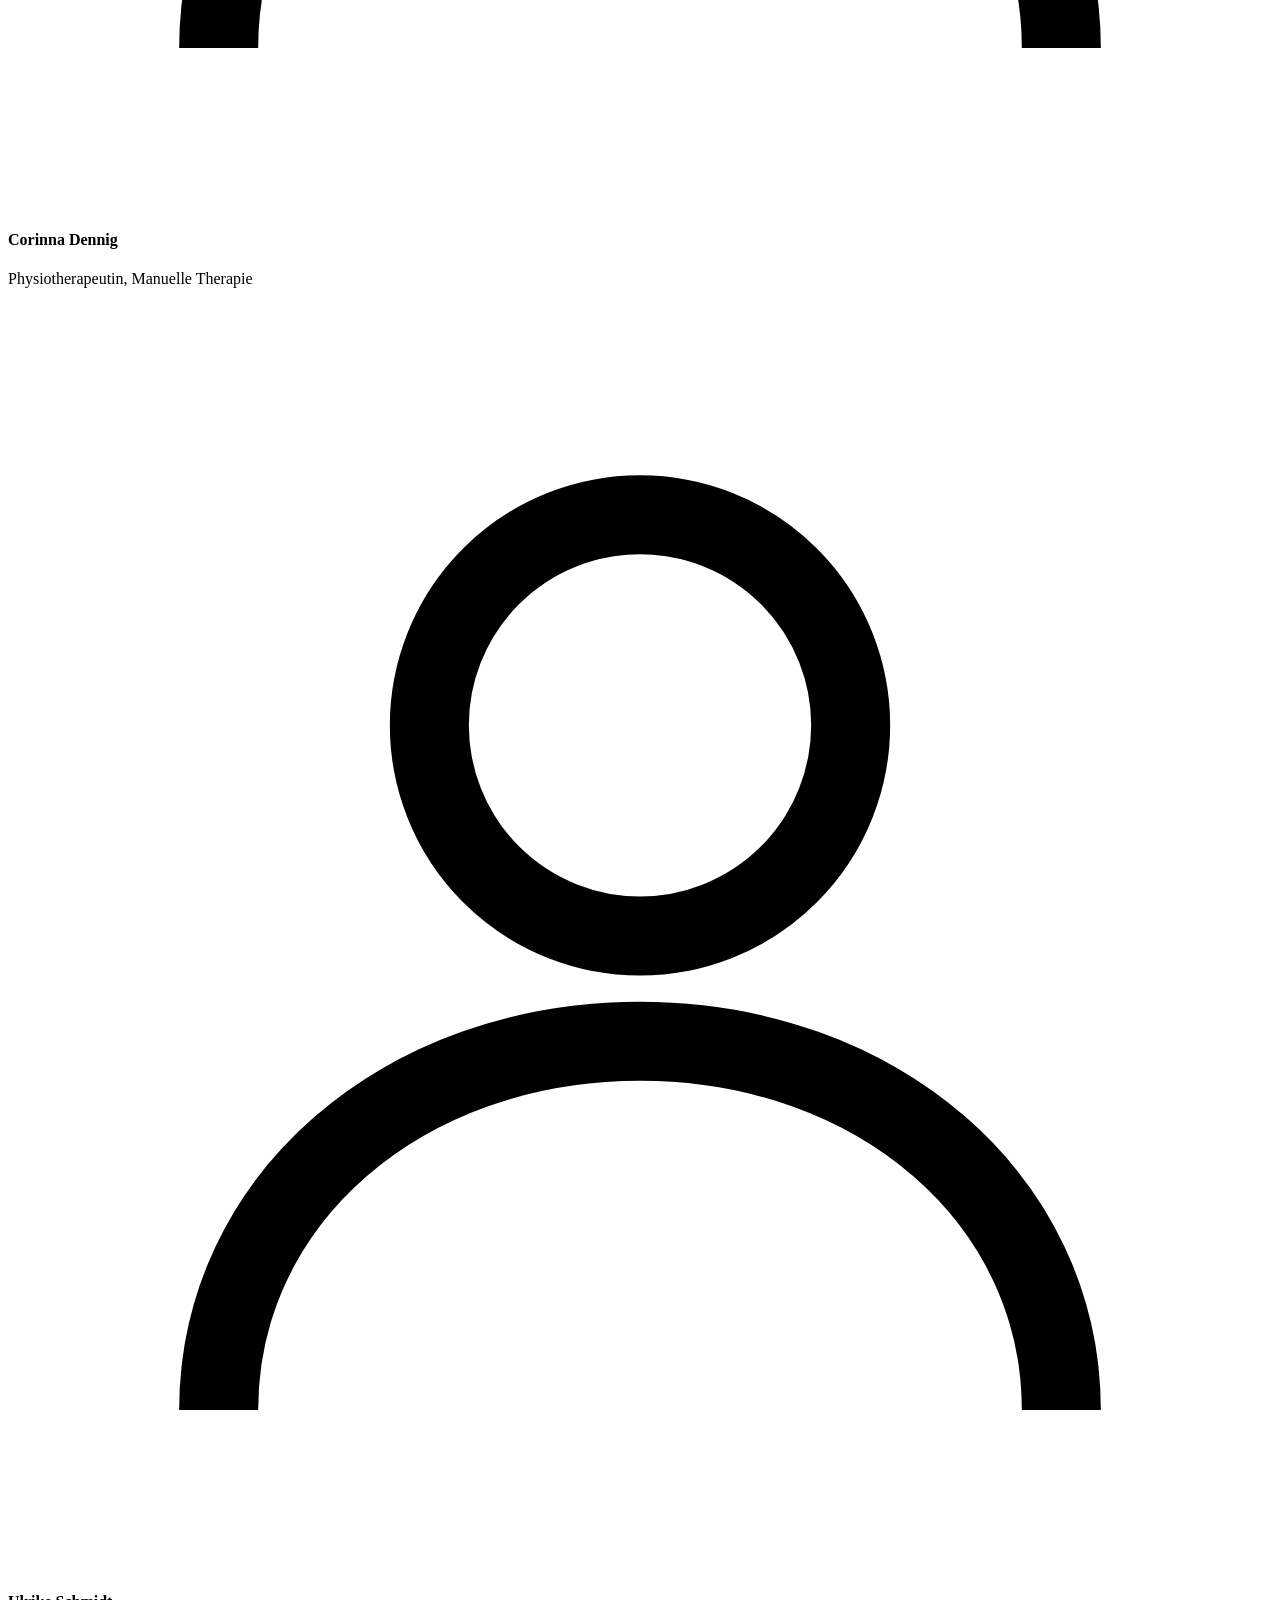
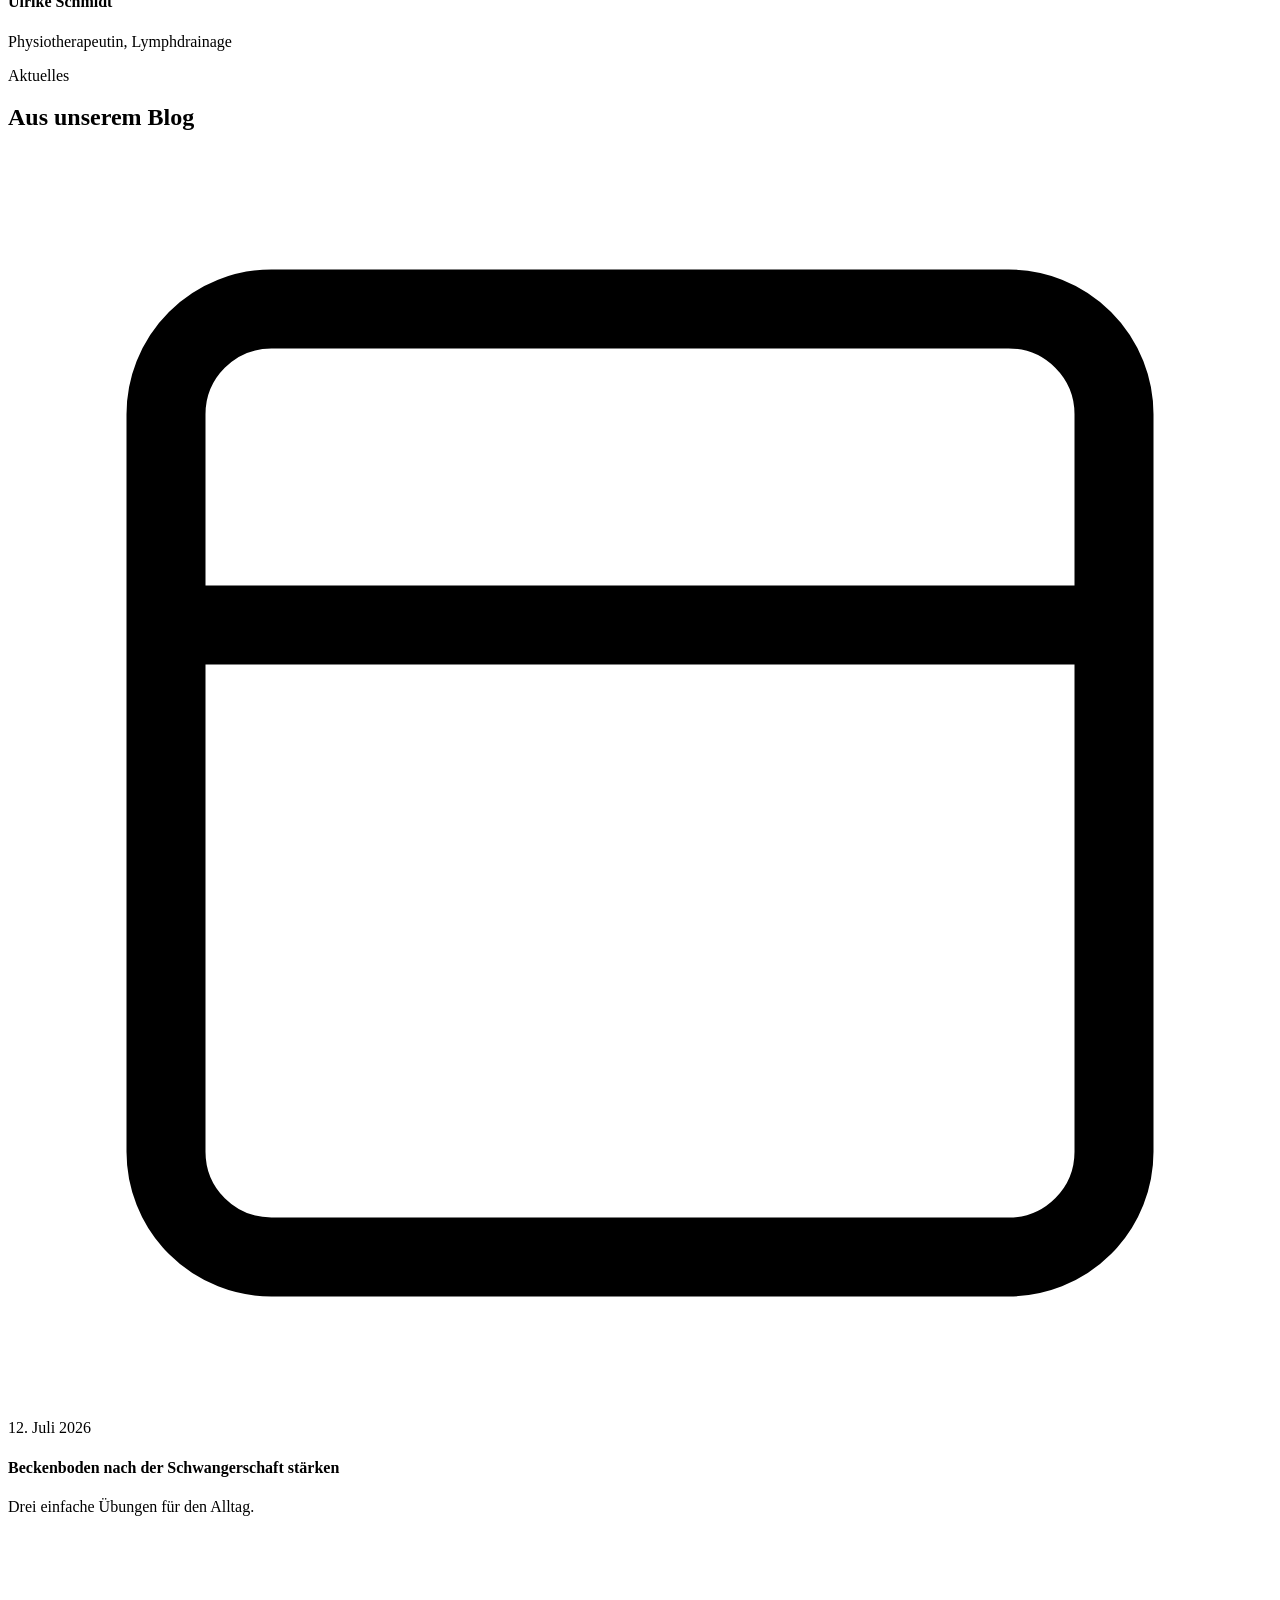
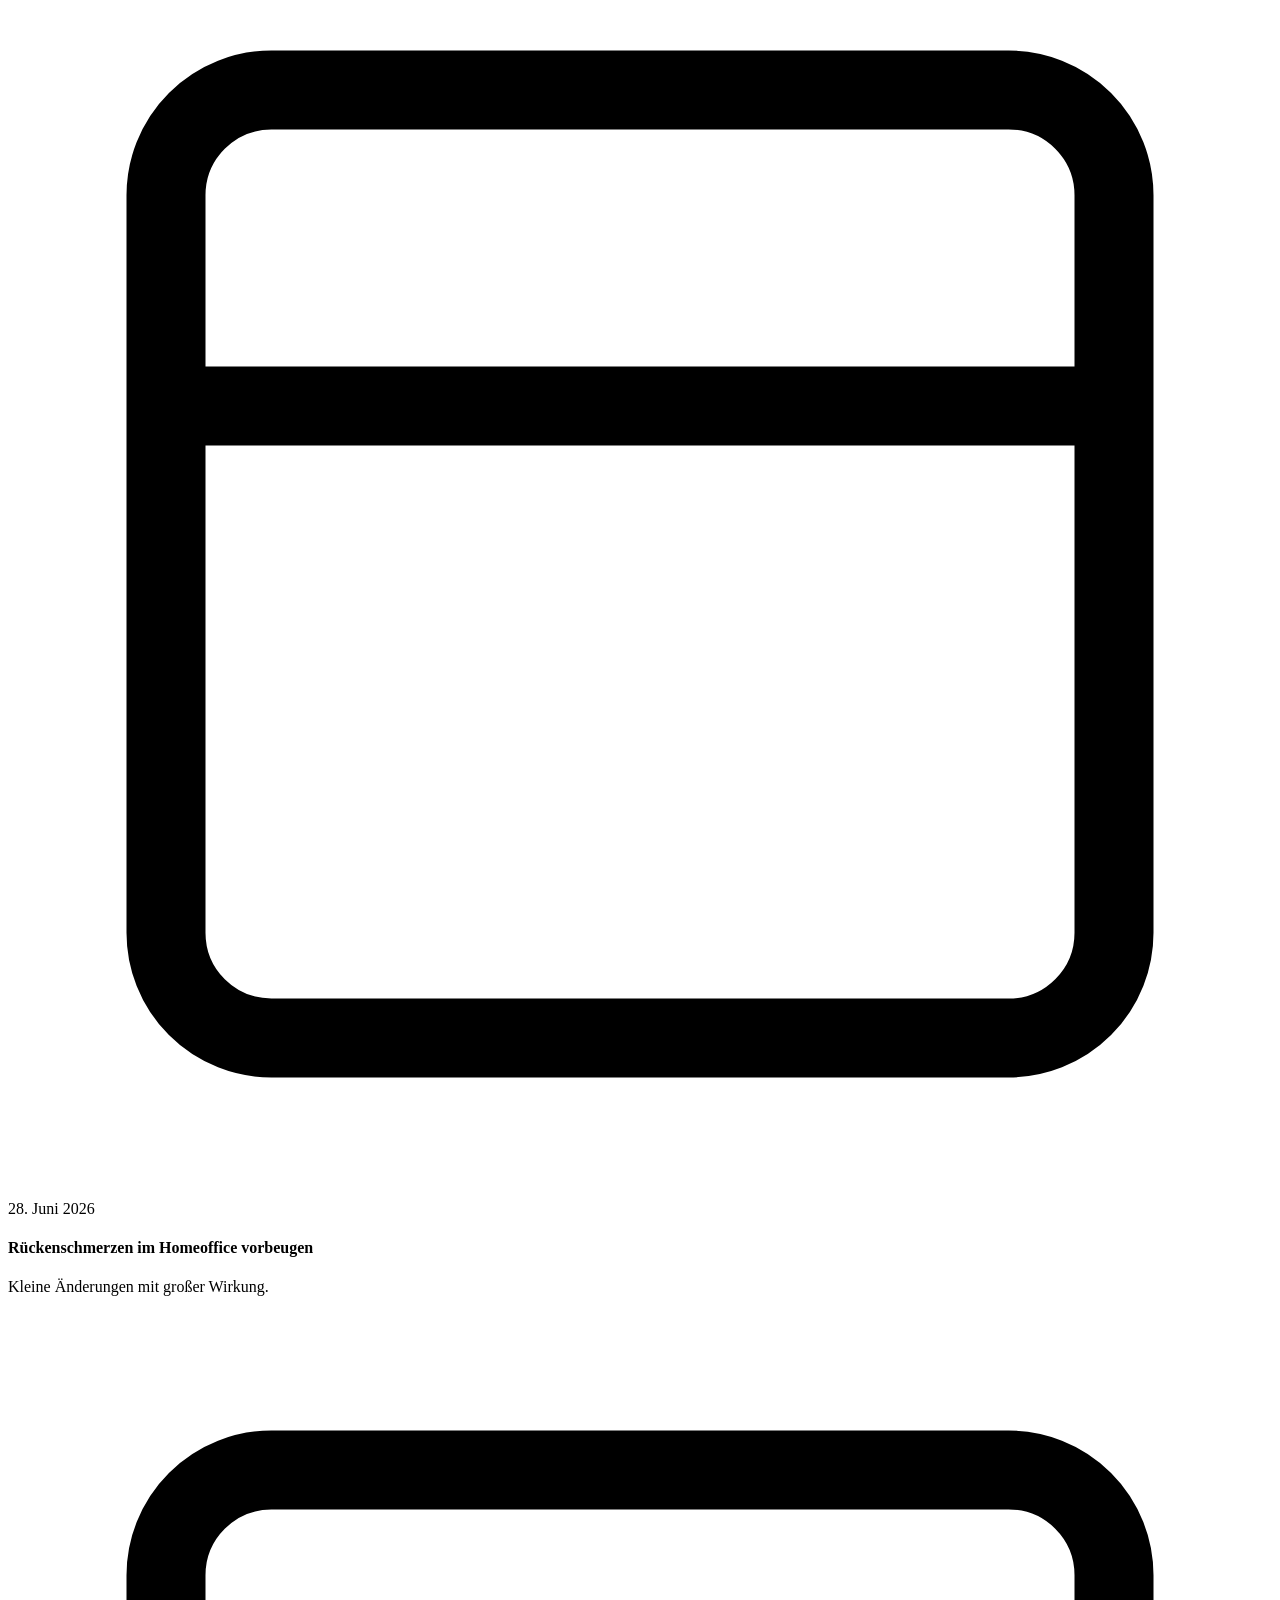
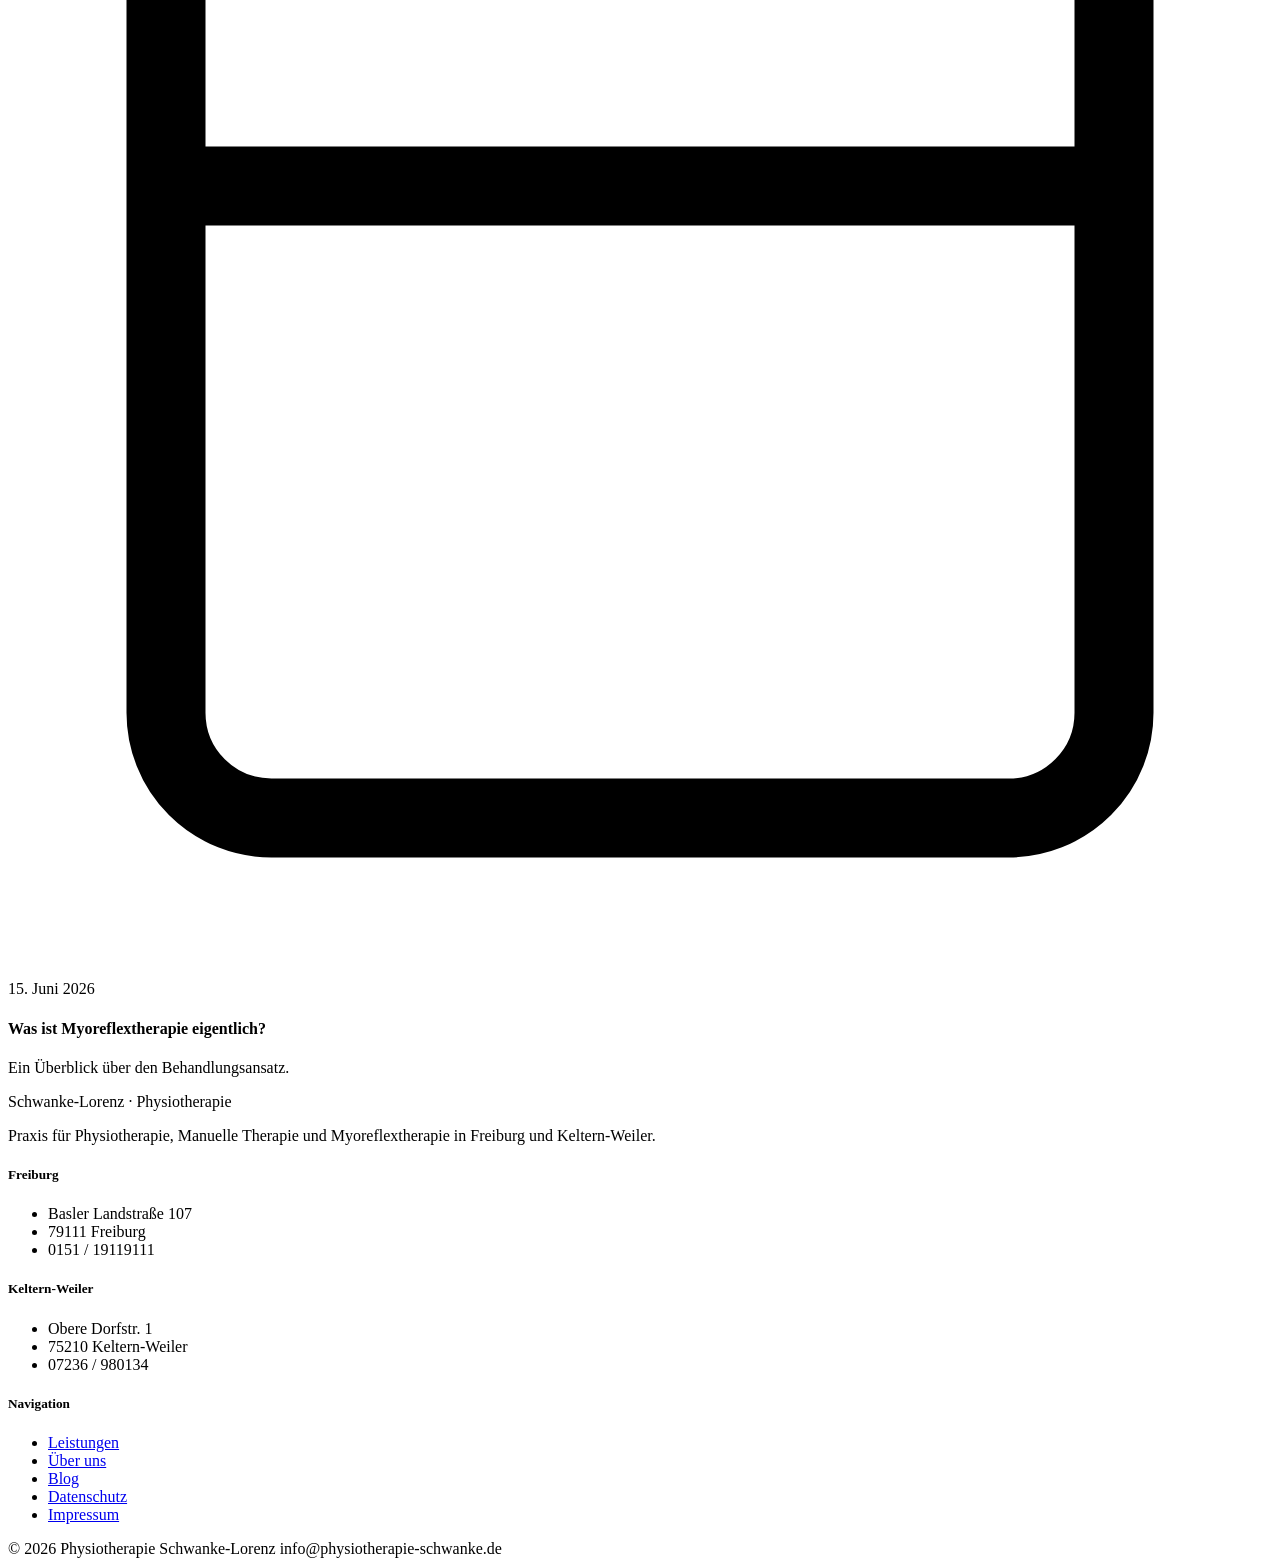
==== commit 76501d50: "Add files via upload" ====
--- a/index.html
+++ b/index.html
@@ -7,139 +7,7 @@
 <link rel="preconnect" href="https://fonts.googleapis.com">
 <link rel="preconnect" href="https://fonts.gstatic.com" crossorigin>
 <link href="https://fonts.googleapis.com/css2?family=Fraunces:opsz,wght@9..144,400;9..144,500;9..144,600&family=Inter:wght@400;500;600&display=swap" rel="stylesheet">
-<style>
-  :root{
-    --bg:#F3F4EF;
-    --surface:#FFFFFF;
-    --ink:#20231F;
-    --ink-soft:#4B4F49;
-    --primary:#2F4F49;
-    --primary-soft:#7C9A93;
-    --accent:#B98A4E;
-    --line:#DEDBD0;
-  }
-  *{box-sizing:border-box;margin:0;padding:0;}
-  body{
-    background:var(--bg);
-    color:var(--ink);
-    font-family:'Inter',sans-serif;
-    line-height:1.6;
-    -webkit-font-smoothing:antialiased;
-  }
-  h1,h2,h3,.logotype{font-family:'Fraunces',serif;font-weight:500;letter-spacing:-0.01em;}
-  .wrap{max-width:1120px;margin:0 auto;padding:0 32px;}
-  a{color:inherit;text-decoration:none;}
-
-  /* Header */
-  header{
-    position:sticky;top:0;background:rgba(243,244,239,0.92);
-    backdrop-filter:blur(6px);border-bottom:1px solid var(--line);z-index:10;
-  }
-  .navbar{display:flex;align-items:center;justify-content:space-between;padding:20px 32px;max-width:1120px;margin:0 auto;}
-  .logotype{font-size:20px;color:var(--primary);}
-  .logotype span{color:var(--accent);}
-  nav ul{display:flex;list-style:none;gap:32px;font-size:14px;color:var(--ink-soft);}
-  nav a:hover{color:var(--primary);}
-  .btn{
-    display:inline-flex;align-items:center;gap:6px;
-    padding:11px 20px;border-radius:2px;font-size:14px;font-weight:500;
-    border:1px solid var(--primary);
-  }
-  .btn-primary{background:var(--primary);color:#fff;}
-  .btn-ghost{background:transparent;color:var(--primary);}
-
-  /* Hero */
-  .hero{padding:88px 0 96px;position:relative;overflow:hidden;}
-  .hero-grid{display:grid;grid-template-columns:1.05fr 0.95fr;gap:64px;align-items:center;}
-  .eyebrow{
-    font-size:12px;letter-spacing:0.14em;text-transform:uppercase;
-    color:var(--accent);font-weight:600;margin-bottom:18px;
-  }
-  .hero h1{font-size:44px;line-height:1.15;color:var(--primary);margin-bottom:22px;}
-  .hero p.lead{font-size:17px;color:var(--ink-soft);max-width:440px;margin-bottom:32px;}
-  .hero-actions{display:flex;gap:14px;}
-  .hero-line{position:absolute;top:60px;left:-40px;width:600px;opacity:0.35;pointer-events:none;}
-  .hero-banner-img{
-    width:100%;height:420px;object-fit:cover;border-radius:4px;
-    display:block;margin-bottom:40px;
-  }
-  .hero-text{max-width:640px;margin:0 auto;text-align:center;}
-  .hero-text .lead{margin-left:auto;margin-right:auto;}
-  .hero-actions{justify-content:center;}
-
-  .photo-placeholder{
-    background:
-      repeating-linear-gradient(135deg, rgba(47,79,73,0.06) 0px, rgba(47,79,73,0.06) 1px, transparent 1px, transparent 14px),
-      var(--surface);
-    border:1px dashed var(--primary-soft);
-    border-radius:4px;
-    display:flex;flex-direction:column;align-items:center;justify-content:center;
-    color:var(--primary-soft);font-size:13px;text-align:center;gap:6px;
-  }
-  .photo-placeholder svg{width:28px;height:28px;opacity:0.6;}
-  .hero-photo{aspect-ratio:4/5;border-radius:4px;}
-
-  /* Sections */
-  section{padding:80px 0;}
-  .section-head{max-width:560px;margin-bottom:48px;}
-  .section-head .eyebrow{margin-bottom:12px;}
-  .section-head h2{font-size:30px;color:var(--primary);}
-  .section-head p{color:var(--ink-soft);margin-top:12px;font-size:15px;}
-
-  /* Leistungen */
-  .leistungen-grid{display:grid;grid-template-columns:repeat(3,1fr);gap:24px;}
-  .card{
-    background:var(--surface);border:1px solid var(--line);border-radius:4px;
-    padding:32px 28px;
-  }
-  .card .icon{
-    width:40px;height:40px;border-radius:50%;background:rgba(47,79,73,0.08);
-    display:flex;align-items:center;justify-content:center;margin-bottom:20px;
-  }
-  .card .icon svg{width:20px;height:20px;stroke:var(--primary);}
-  .card h3{font-size:18px;color:var(--ink);margin-bottom:10px;font-weight:500;}
-  .card p{font-size:14px;color:var(--ink-soft);}
-
-  /* Standorte */
-  .standorte{background:var(--surface);border-top:1px solid var(--line);border-bottom:1px solid var(--line);}
-  .standort-grid{display:grid;grid-template-columns:1fr 1fr;gap:1px;background:var(--line);border:1px solid var(--line);}
-  .standort-card{background:var(--surface);padding:40px;}
-  .standort-card .eyebrow{margin-bottom:8px;}
-  .standort-card h3{font-size:22px;color:var(--primary);margin-bottom:16px;}
-  .standort-card .addr{font-size:14px;color:var(--ink-soft);margin-bottom:4px;}
-  .standort-card .btn{margin-top:24px;padding:9px 16px;font-size:13px;}
-
-  /* Team */
-  .team-grid{display:grid;grid-template-columns:repeat(4,1fr);gap:24px;}
-  .team-card .photo-placeholder{aspect-ratio:1/1;border-radius:50%;margin-bottom:16px;}
-  .team-card h4{font-size:15px;font-weight:500;margin-bottom:2px;}
-  .team-card p{font-size:13px;color:var(--ink-soft);}
-
-  /* Blog */
-  .blog-grid{display:grid;grid-template-columns:repeat(3,1fr);gap:24px;}
-  .blog-card .photo-placeholder{aspect-ratio:16/10;margin-bottom:16px;}
-  .blog-card .date{font-size:12px;color:var(--accent);font-weight:600;letter-spacing:0.04em;text-transform:uppercase;margin-bottom:8px;}
-  .blog-card h4{font-size:16px;font-weight:500;color:var(--ink);margin-bottom:8px;line-height:1.4;}
-  .blog-card p{font-size:14px;color:var(--ink-soft);}
-
-  /* Footer */
-  footer{background:var(--primary);color:#EDEFE9;padding:64px 0 32px;}
-  .footer-grid{display:grid;grid-template-columns:1.3fr 1fr 1fr 1fr;gap:40px;margin-bottom:48px;}
-  footer h5{font-size:13px;letter-spacing:0.06em;text-transform:uppercase;color:var(--accent);margin-bottom:16px;font-weight:600;}
-  footer .logotype{color:#fff;margin-bottom:14px;}
-  footer .logotype span{color:var(--accent);}
-  footer p.muted{color:#B9C6C2;font-size:14px;max-width:280px;}
-  footer ul{list-style:none;font-size:14px;color:#D6DED9;}
-  footer ul li{margin-bottom:10px;}
-  .footer-bottom{border-top:1px solid rgba(255,255,255,0.15);padding-top:24px;display:flex;justify-content:space-between;font-size:13px;color:#9FB1AB;}
-
-  @media (max-width:860px){
-    .hero-grid, .leistungen-grid, .team-grid, .blog-grid, .footer-grid{grid-template-columns:1fr;}
-    .standort-grid{grid-template-columns:1fr;}
-    nav{display:none;}
-    .hero h1{font-size:32px;}
-  }
-</style>
+<link rel="stylesheet" href="styles.css">
 </head>
 <body>
 
@@ -148,7 +16,7 @@
     <div class="logotype">Schwanke-Lorenz <span>·</span> Physiotherapie</div>
     <nav>
       <ul>
-        <li><a href="#leistungen">Leistungen</a></li>
+        <li><a href="leistungen.html">Leistungen</a></li>
         <li><a href="#ueber-uns">Über uns</a></li>
         <li><a href="#standorte">Standorte</a></li>
         <li><a href="#blog">Blog</a></li>
@@ -168,7 +36,7 @@
       <p class="lead">Manuelle Therapie, Myoreflextherapie und individuelle Physiotherapie — seit über 30 Jahren mit einem erfahrenen Team an zwei Standorten für Sie da.</p>
       <div class="hero-actions">
         <a href="#" class="btn btn-primary">Termin online buchen</a>
-        <a href="#leistungen" class="btn btn-ghost">Leistungen ansehen</a>
+        <a href="leistungen.html" class="btn btn-ghost">Leistungen ansehen</a>
       </div>
     </div>
   </div>
@@ -182,21 +50,24 @@
       <p>Drei Schwerpunkte, die auf Ihren individuellen Bedarf abgestimmt werden.</p>
     </div>
     <div class="leistungen-grid">
-      <div class="card">
+      <a class="card" href="leistungen.html#physiotherapie">
         <div class="icon"><svg viewBox="0 0 24 24" fill="none" stroke-width="1.5"><path d="M13 2L4 14h7l-1 8 9-12h-7l1-8z"/></svg></div>
         <h3>Physiotherapie</h3>
         <p>Von Kinesio-Taping über Faszienbehandlung bis Beckenbodentraining — individuell abgestimmte Behandlungskonzepte für Alltag und Sport.</p>
-      </div>
-      <div class="card">
+        <span class="more">Mehr erfahren →</span>
+      </a>
+      <a class="card" href="leistungen.html#manuelle-therapie">
         <div class="icon"><svg viewBox="0 0 24 24" fill="none" stroke-width="1.5"><circle cx="12" cy="12" r="9"/><path d="M12 8v4l3 3"/></svg></div>
         <h3>Manuelle Therapie</h3>
         <p>Gezielte Handgriff- und Mobilisationstechniken lösen Blockaden und stellen das Zusammenspiel von Gelenken, Muskeln und Nerven wieder her.</p>
-      </div>
-      <div class="card">
+        <span class="more">Mehr erfahren →</span>
+      </a>
+      <a class="card" href="leistungen.html#myoreflextherapie">
         <div class="icon"><svg viewBox="0 0 24 24" fill="none" stroke-width="1.5"><path d="M12 21s-7-4.35-9.5-8.5C.7 8.6 3 5 6.5 5c2 0 3.5 1.2 4.5 2.5C12 6.2 13.5 5 15.5 5 19 5 21.3 8.6 19.5 12.5 17 16.65 12 21 12 21z"/></svg></div>
         <h3>Myoreflextherapie</h3>
         <p>Ein ganzheitlicher Therapieansatz nach Dr. Kurt Mosetter, der körperliche und muskuläre Zusammenhänge über Reflexpunkte behandelt.</p>
-      </div>
+        <span class="more">Mehr erfahren →</span>
+      </a>
     </div>
   </div>
 </section>
@@ -314,7 +185,7 @@
       <div>
         <h5>Navigation</h5>
         <ul>
-          <li><a href="#leistungen">Leistungen</a></li>
+          <li><a href="leistungen.html">Leistungen</a></li>
           <li><a href="#ueber-uns">Über uns</a></li>
           <li><a href="#blog">Blog</a></li>
           <li><a href="#">Datenschutz</a></li>
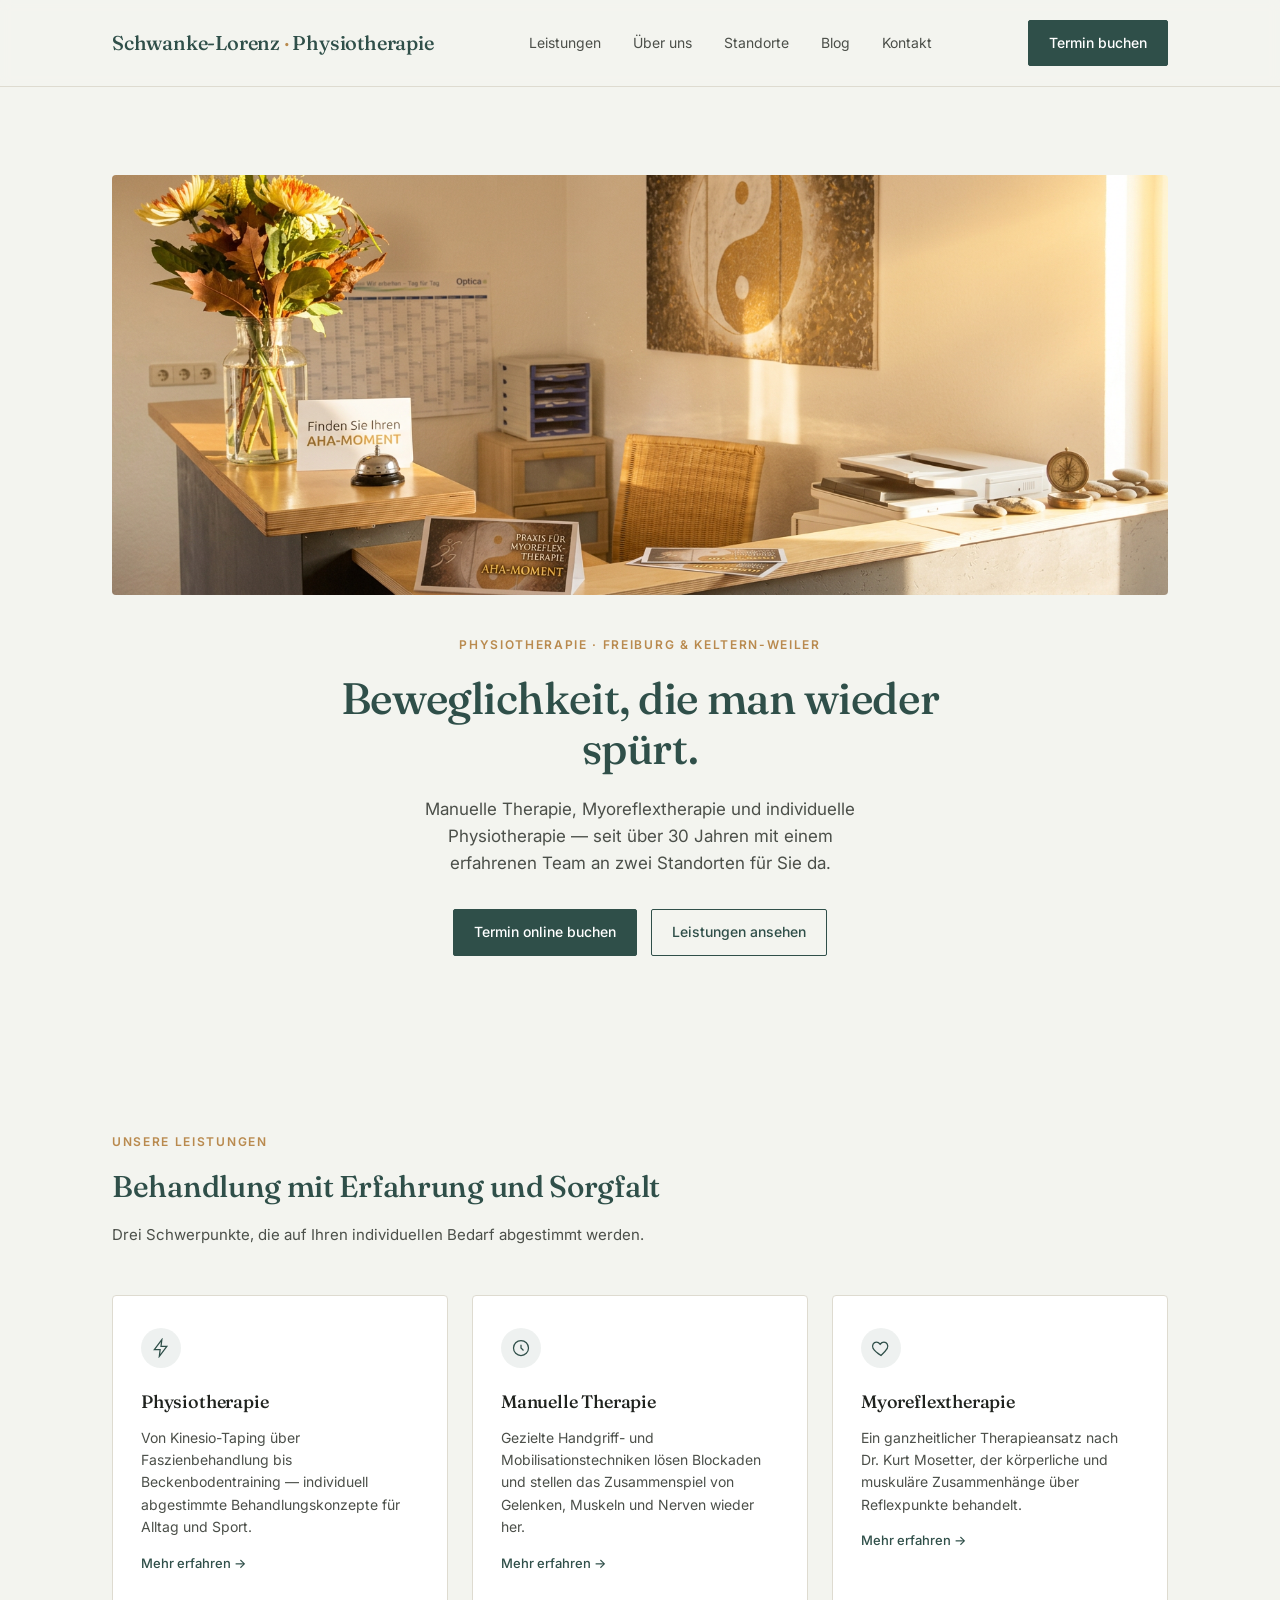
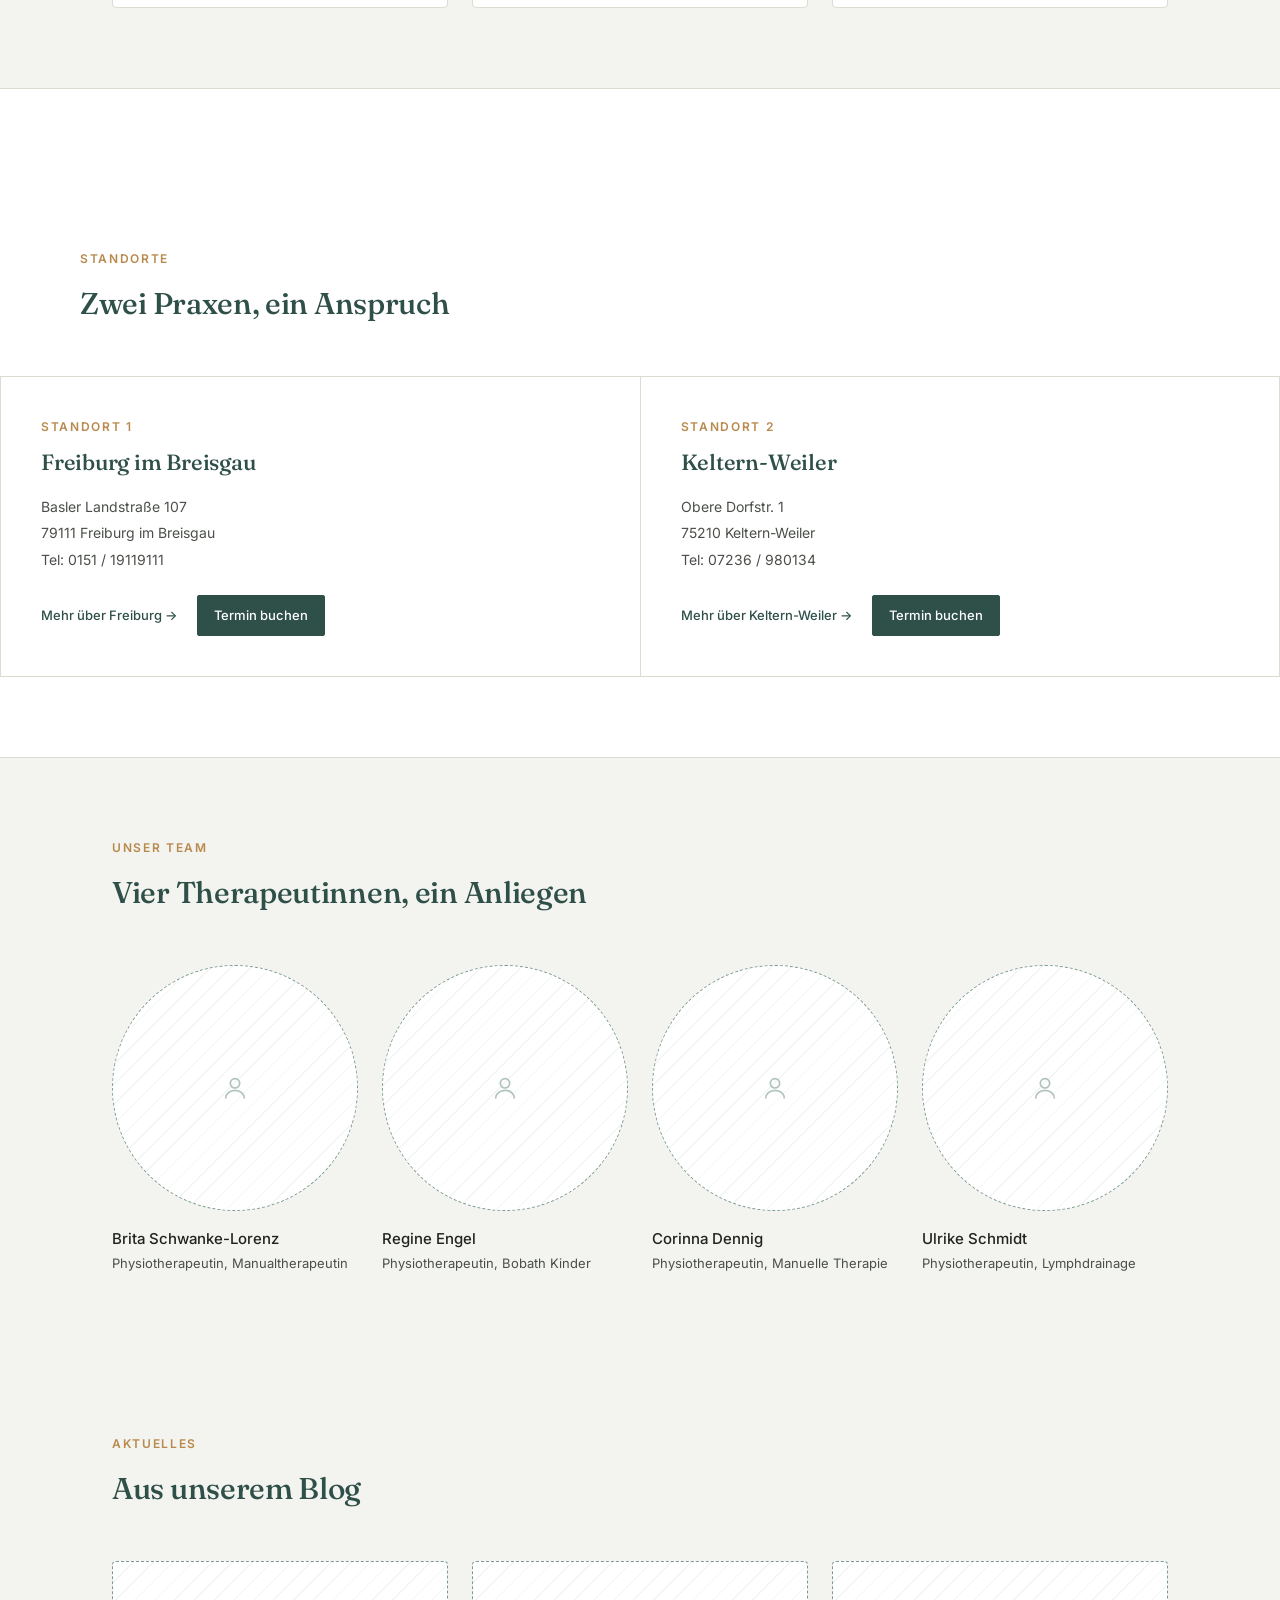
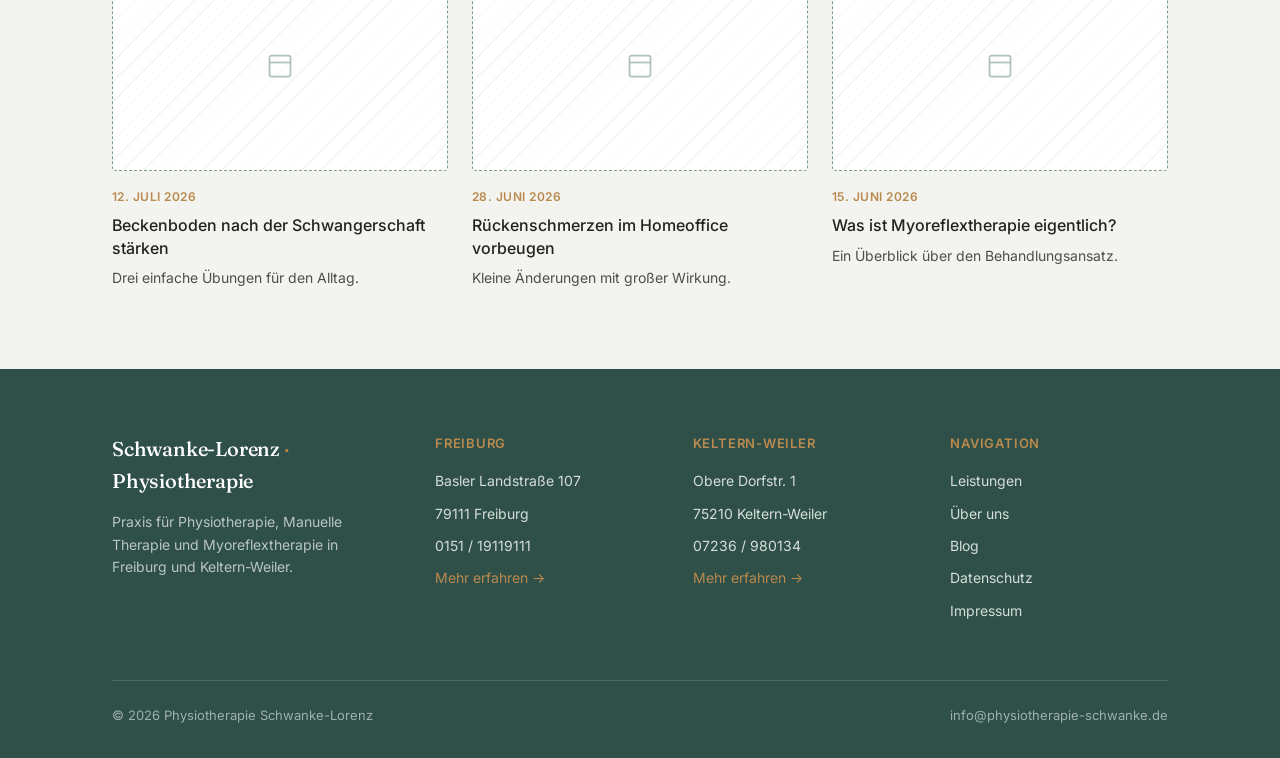
==== commit 28a05f58: "Add files via upload" ====
--- a/index.html
+++ b/index.html
@@ -86,7 +86,10 @@
       <p class="addr">Basler Landstraße 107</p>
       <p class="addr">79111 Freiburg im Breisgau</p>
       <p class="addr">Tel: 0151 / 19119111</p>
-      <a href="#" class="btn btn-primary">Termin in Freiburg buchen</a>
+      <div class="standort-actions">
+        <a href="freiburg.html" class="more">Mehr über Freiburg →</a>
+        <a href="#" class="btn btn-primary">Termin buchen</a>
+      </div>
     </div>
     <div class="standort-card">
       <div class="eyebrow">Standort 2</div>
@@ -94,7 +97,10 @@
       <p class="addr">Obere Dorfstr. 1</p>
       <p class="addr">75210 Keltern-Weiler</p>
       <p class="addr">Tel: 07236 / 980134</p>
-      <a href="#" class="btn btn-primary">Termin in Keltern-Weiler buchen</a>
+      <div class="standort-actions">
+        <a href="keltern-weiler.html" class="more">Mehr über Keltern-Weiler →</a>
+        <a href="#" class="btn btn-primary">Termin buchen</a>
+      </div>
     </div>
   </div>
 </section>
@@ -172,6 +178,7 @@
           <li>Basler Landstraße 107</li>
           <li>79111 Freiburg</li>
           <li>0151 / 19119111</li>
+          <li><a href="freiburg.html" style="color:var(--accent);">Mehr erfahren →</a></li>
         </ul>
       </div>
       <div>
@@ -180,6 +187,7 @@
           <li>Obere Dorfstr. 1</li>
           <li>75210 Keltern-Weiler</li>
           <li>07236 / 980134</li>
+          <li><a href="keltern-weiler.html" style="color:var(--accent);">Mehr erfahren →</a></li>
         </ul>
       </div>
       <div>
--- a/styles.css
+++ b/styles.css
@@ -0,0 +1,158 @@
+:root{
+  --bg:#F3F4EF;
+  --surface:#FFFFFF;
+  --ink:#20231F;
+  --ink-soft:#4B4F49;
+  --primary:#2F4F49;
+  --primary-soft:#7C9A93;
+  --accent:#B98A4E;
+  --line:#DEDBD0;
+}
+*{box-sizing:border-box;margin:0;padding:0;}
+body{
+  background:var(--bg);
+  color:var(--ink);
+  font-family:'Inter',sans-serif;
+  line-height:1.6;
+  -webkit-font-smoothing:antialiased;
+}
+h1,h2,h3,.logotype{font-family:'Fraunces',serif;font-weight:500;letter-spacing:-0.01em;}
+.wrap{max-width:1120px;margin:0 auto;padding:0 32px;}
+a{color:inherit;text-decoration:none;}
+
+/* Header */
+header{
+  position:sticky;top:0;background:rgba(243,244,239,0.92);
+  backdrop-filter:blur(6px);border-bottom:1px solid var(--line);z-index:10;
+}
+.navbar{display:flex;align-items:center;justify-content:space-between;padding:20px 32px;max-width:1120px;margin:0 auto;}
+.logotype{font-size:20px;color:var(--primary);}
+.logotype span{color:var(--accent);}
+nav ul{display:flex;list-style:none;gap:32px;font-size:14px;color:var(--ink-soft);}
+nav a:hover{color:var(--primary);}
+.btn{
+  display:inline-flex;align-items:center;gap:6px;
+  padding:11px 20px;border-radius:2px;font-size:14px;font-weight:500;
+  border:1px solid var(--primary);
+}
+.btn-primary{background:var(--primary);color:#fff;}
+.btn-ghost{background:transparent;color:var(--primary);}
+
+/* Hero */
+.hero{padding:88px 0 96px;position:relative;overflow:hidden;}
+.hero-grid{display:grid;grid-template-columns:1.05fr 0.95fr;gap:64px;align-items:center;}
+.eyebrow{
+  font-size:12px;letter-spacing:0.14em;text-transform:uppercase;
+  color:var(--accent);font-weight:600;margin-bottom:18px;
+}
+.hero h1{font-size:44px;line-height:1.15;color:var(--primary);margin-bottom:22px;}
+.hero p.lead{font-size:17px;color:var(--ink-soft);max-width:440px;margin-bottom:32px;}
+.hero-actions{display:flex;gap:14px;}
+.hero-banner-img{
+  width:100%;height:420px;object-fit:cover;border-radius:4px;
+  display:block;margin-bottom:40px;
+}
+.hero-text{max-width:640px;margin:0 auto;text-align:center;}
+.hero-text .lead{margin-left:auto;margin-right:auto;}
+.hero-actions{justify-content:center;}
+
+/* Page header (for subpages, no big banner) */
+.page-header{padding:56px 0 40px;border-bottom:1px solid var(--line);background:var(--surface);}
+.page-header h1{font-size:36px;color:var(--primary);margin-bottom:12px;}
+.page-header p{color:var(--ink-soft);max-width:520px;}
+
+.photo-placeholder{
+  background:
+    repeating-linear-gradient(135deg, rgba(47,79,73,0.06) 0px, rgba(47,79,73,0.06) 1px, transparent 1px, transparent 14px),
+    var(--surface);
+  border:1px dashed var(--primary-soft);
+  border-radius:4px;
+  display:flex;flex-direction:column;align-items:center;justify-content:center;
+  color:var(--primary-soft);font-size:13px;text-align:center;gap:6px;
+}
+.photo-placeholder svg{width:28px;height:28px;opacity:0.6;}
+.hero-photo{aspect-ratio:4/5;border-radius:4px;}
+
+/* Sections */
+section{padding:80px 0;}
+.section-head{max-width:560px;margin-bottom:48px;}
+.section-head .eyebrow{margin-bottom:12px;}
+.section-head h2{font-size:30px;color:var(--primary);}
+.section-head p{color:var(--ink-soft);margin-top:12px;font-size:15px;}
+
+/* Leistungen */
+.leistungen-grid{display:grid;grid-template-columns:repeat(3,1fr);gap:24px;}
+.card{
+  background:var(--surface);border:1px solid var(--line);border-radius:4px;
+  padding:32px 28px;display:block;
+  transition:border-color 0.2s ease, transform 0.2s ease, box-shadow 0.2s ease;
+}
+a.card:hover{
+  border-color:var(--primary-soft);
+  transform:translateY(-4px) scale(1.03);
+  box-shadow:0 12px 24px rgba(32,35,31,0.08);
+}
+.card .icon{
+  width:40px;height:40px;border-radius:50%;background:rgba(47,79,73,0.08);
+  display:flex;align-items:center;justify-content:center;margin-bottom:20px;
+}
+.card .icon svg{width:20px;height:20px;stroke:var(--primary);}
+.card h3{font-size:18px;color:var(--ink);margin-bottom:10px;font-weight:500;}
+.card p{font-size:14px;color:var(--ink-soft);}
+.card .more{font-size:13px;color:var(--primary);font-weight:500;margin-top:14px;display:inline-block;}
+
+/* Leistungen-Detail (subpage) */
+.leistung-detail{border-top:1px solid var(--line);}
+.leistung-detail:first-of-type{border-top:none;}
+.leistung-detail .wrap{display:grid;grid-template-columns:1fr 1fr;gap:56px;align-items:start;}
+.leistung-detail h2{font-size:26px;color:var(--primary);margin-bottom:16px;}
+.leistung-detail p{color:var(--ink-soft);font-size:15px;margin-bottom:14px;}
+.leistung-detail ul{margin:0 0 14px 18px;color:var(--ink-soft);font-size:15px;}
+.leistung-detail ul li{margin-bottom:6px;}
+.leistung-detail .photo-placeholder{aspect-ratio:4/3;}
+.leistung-detail:nth-of-type(even) .wrap{direction:rtl;}
+.leistung-detail:nth-of-type(even) .wrap > *{direction:ltr;}
+
+/* Standorte */
+.standorte{background:var(--surface);border-top:1px solid var(--line);border-bottom:1px solid var(--line);}
+.standort-grid{display:grid;grid-template-columns:1fr 1fr;gap:1px;background:var(--line);border:1px solid var(--line);}
+.standort-card{background:var(--surface);padding:40px;transition:transform 0.2s ease, box-shadow 0.2s ease;position:relative;}
+.standort-card:hover{transform:translateY(-4px) scale(1.02);box-shadow:0 12px 24px rgba(32,35,31,0.08);z-index:1;}
+.standort-card .eyebrow{margin-bottom:8px;}
+.standort-card h3{font-size:22px;color:var(--primary);margin-bottom:16px;}
+.standort-card .addr{font-size:14px;color:var(--ink-soft);margin-bottom:4px;}
+.standort-actions{display:flex;align-items:center;gap:20px;margin-top:24px;}
+.standort-actions .btn{padding:9px 16px;font-size:13px;}
+.standort-actions .more{font-size:13px;color:var(--primary);font-weight:500;}
+
+/* Team */
+.team-grid{display:grid;grid-template-columns:repeat(4,1fr);gap:24px;}
+.team-card .photo-placeholder{aspect-ratio:1/1;border-radius:50%;margin-bottom:16px;}
+.team-card h4{font-size:15px;font-weight:500;margin-bottom:2px;}
+.team-card p{font-size:13px;color:var(--ink-soft);}
+
+/* Blog */
+.blog-grid{display:grid;grid-template-columns:repeat(3,1fr);gap:24px;}
+.blog-card .photo-placeholder{aspect-ratio:16/10;margin-bottom:16px;}
+.blog-card .date{font-size:12px;color:var(--accent);font-weight:600;letter-spacing:0.04em;text-transform:uppercase;margin-bottom:8px;}
+.blog-card h4{font-size:16px;font-weight:500;color:var(--ink);margin-bottom:8px;line-height:1.4;}
+.blog-card p{font-size:14px;color:var(--ink-soft);}
+
+/* Footer */
+footer{background:var(--primary);color:#EDEFE9;padding:64px 0 32px;}
+.footer-grid{display:grid;grid-template-columns:1.3fr 1fr 1fr 1fr;gap:40px;margin-bottom:48px;}
+footer h5{font-size:13px;letter-spacing:0.06em;text-transform:uppercase;color:var(--accent);margin-bottom:16px;font-weight:600;}
+footer .logotype{color:#fff;margin-bottom:14px;}
+footer .logotype span{color:var(--accent);}
+footer p.muted{color:#B9C6C2;font-size:14px;max-width:280px;}
+footer ul{list-style:none;font-size:14px;color:#D6DED9;}
+footer ul li{margin-bottom:10px;}
+.footer-bottom{border-top:1px solid rgba(255,255,255,0.15);padding-top:24px;display:flex;justify-content:space-between;font-size:13px;color:#9FB1AB;}
+
+@media (max-width:860px){
+  .hero-grid, .leistungen-grid, .team-grid, .blog-grid, .footer-grid, .leistung-detail .wrap{grid-template-columns:1fr;}
+  .standort-grid{grid-template-columns:1fr;}
+  .leistung-detail:nth-of-type(even) .wrap{direction:ltr;}
+  nav{display:none;}
+  .hero h1{font-size:32px;}
+}
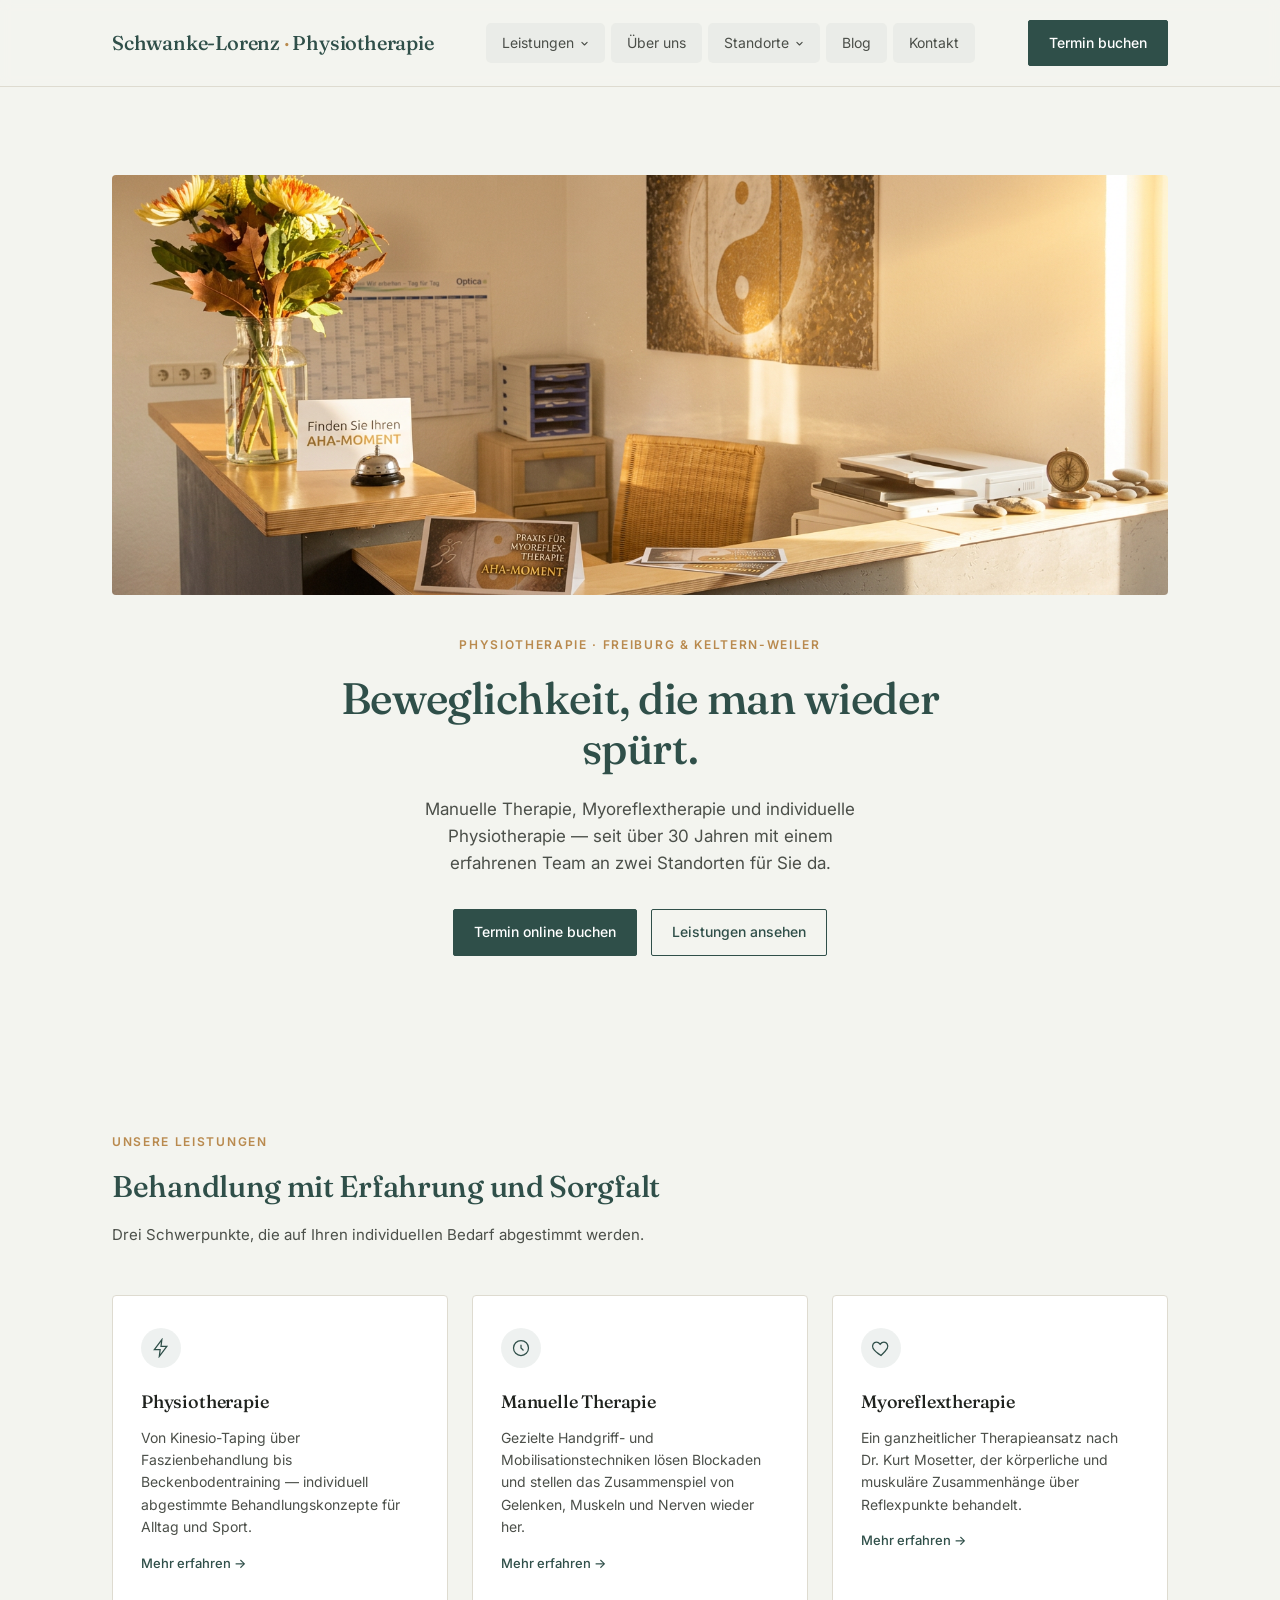
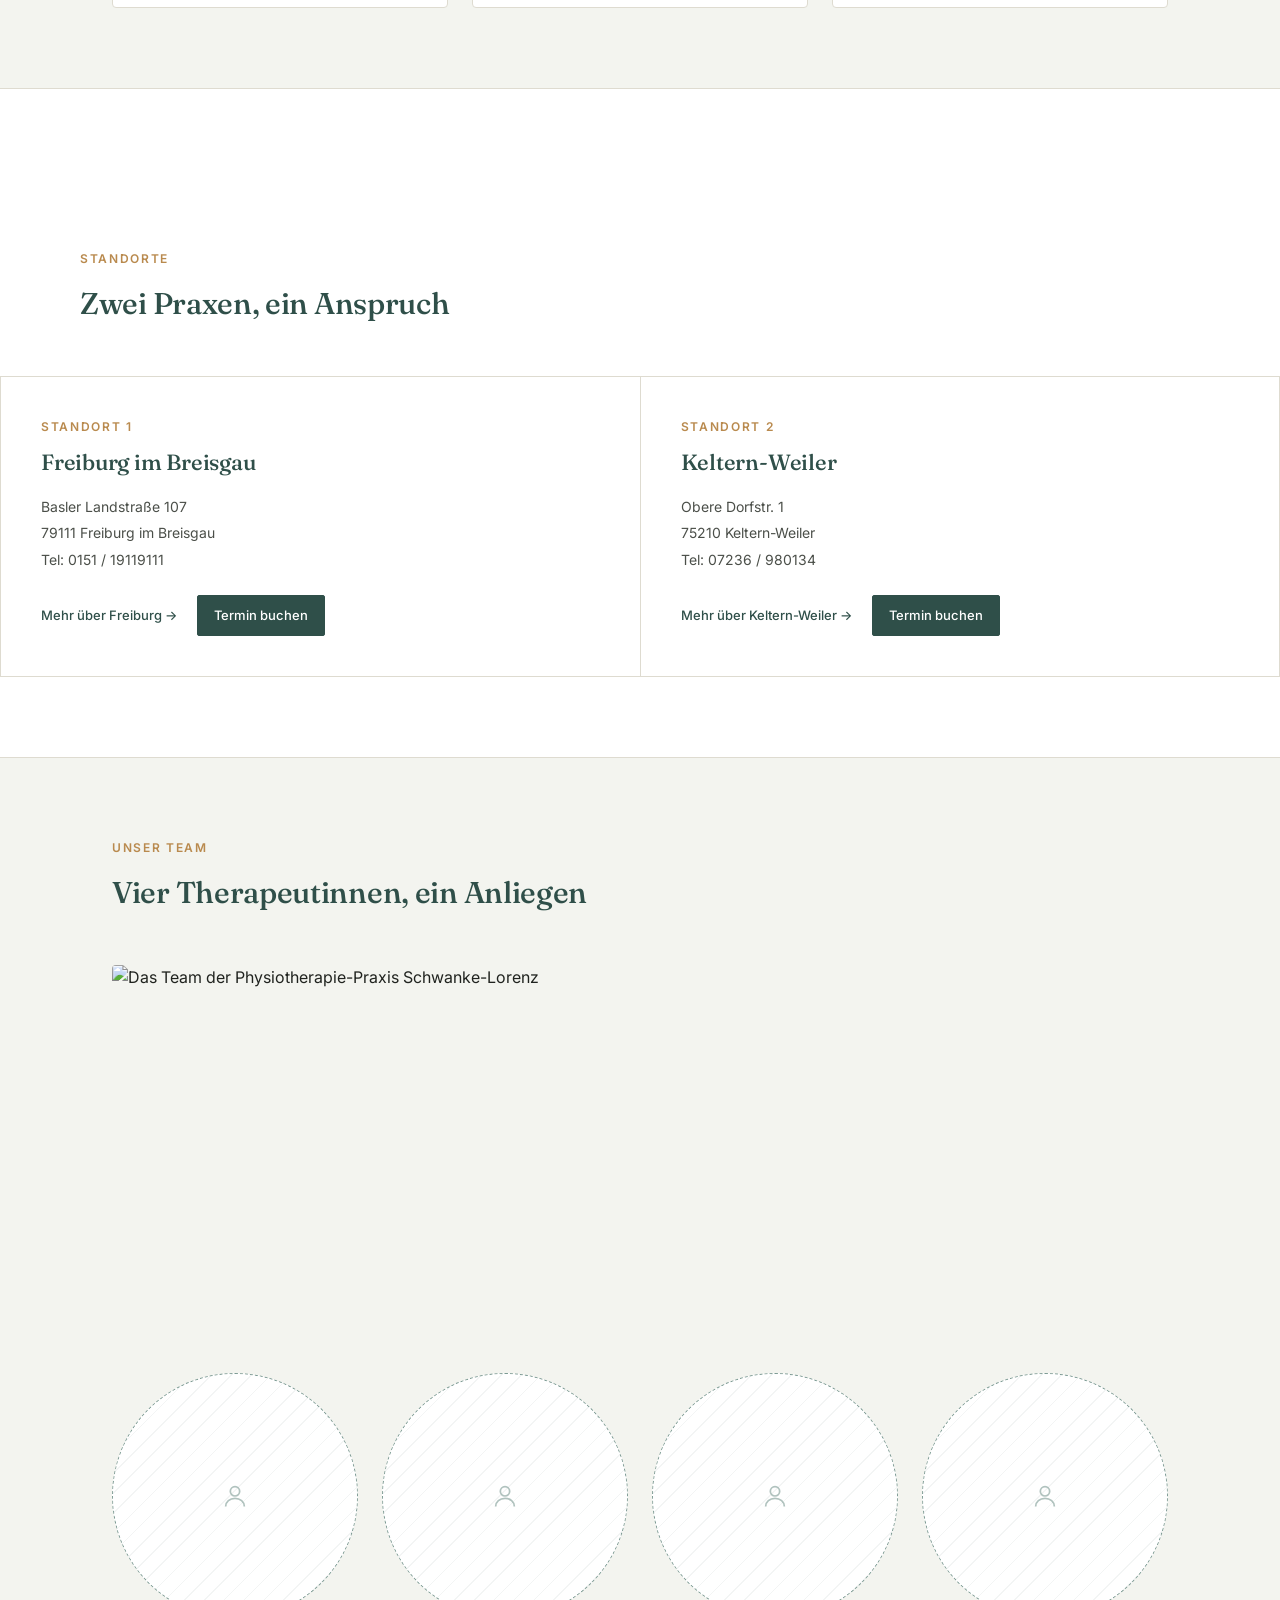
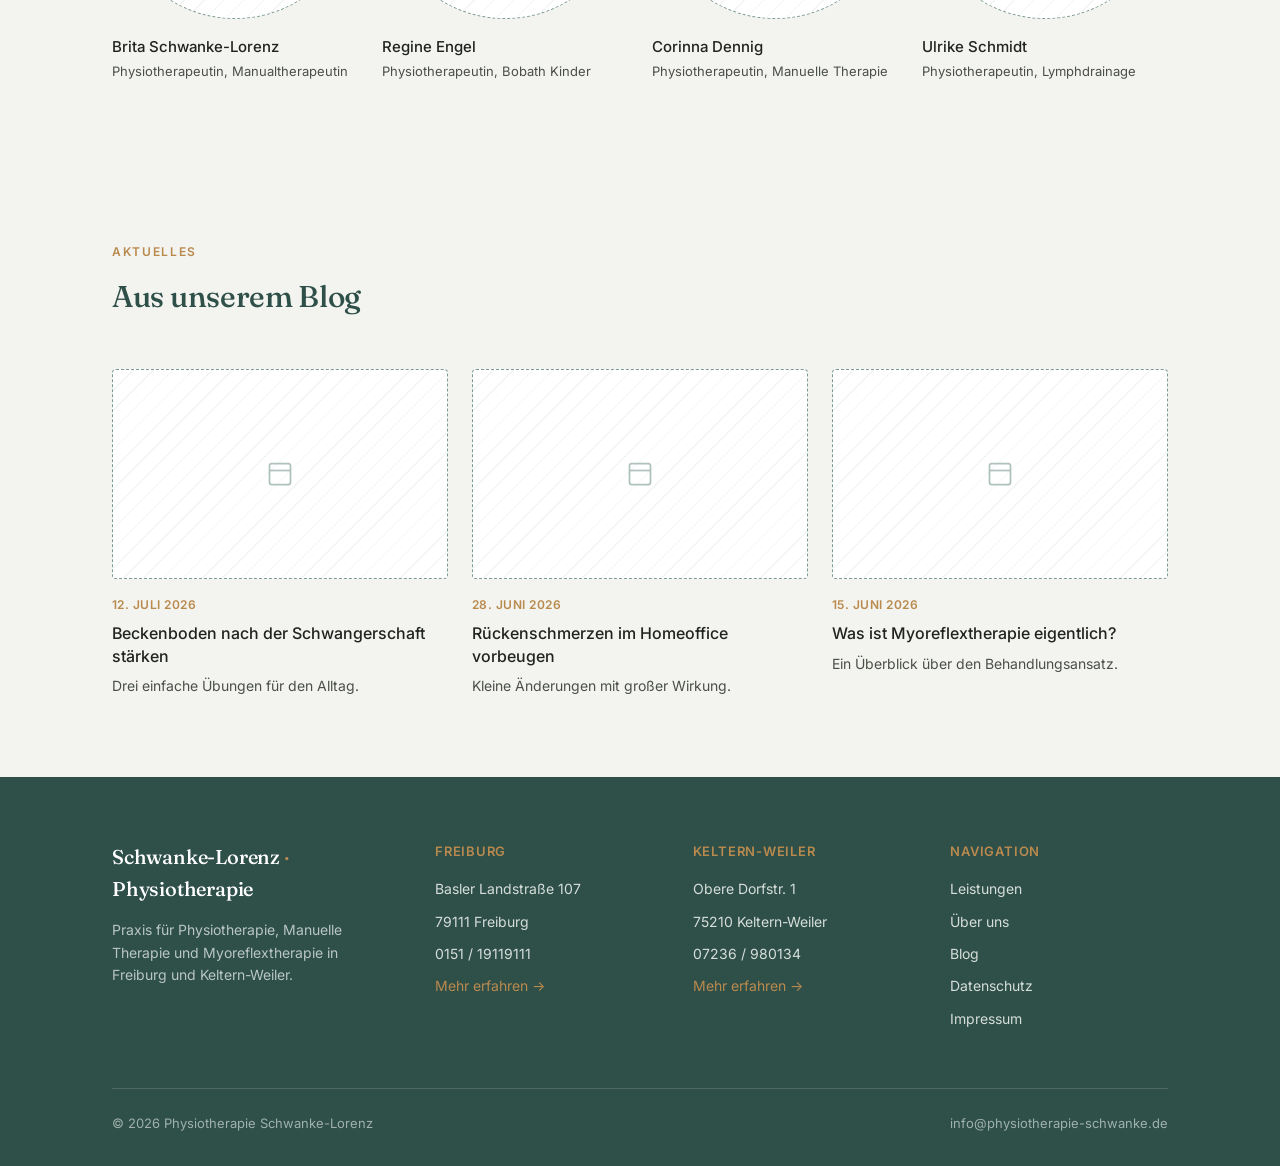
==== commit c01e94c5: "Add files via upload" ====
--- a/index.html
+++ b/index.html
@@ -16,11 +16,28 @@
     <div class="logotype">Schwanke-Lorenz <span>·</span> Physiotherapie</div>
     <nav>
       <ul>
-        <li><a href="leistungen.html">Leistungen</a></li>
-        <li><a href="#ueber-uns">Über uns</a></li>
-        <li><a href="#standorte">Standorte</a></li>
-        <li><a href="#blog">Blog</a></li>
-        <li><a href="#kontakt">Kontakt</a></li>
+        <li class="nav-item">
+          <a href="leistungen.html" class="nav-link">Leistungen
+            <svg class="chevron" viewBox="0 0 12 12" fill="none"><path d="M2.5 4.5L6 8l3.5-3.5" stroke="currentColor" stroke-width="1.5" stroke-linecap="round" stroke-linejoin="round"/></svg>
+          </a>
+          <ul class="dropdown">
+            <li><a href="leistungen.html#physiotherapie">Physiotherapie</a></li>
+            <li><a href="leistungen.html#manuelle-therapie">Manuelle Therapie</a></li>
+            <li><a href="leistungen.html#myoreflextherapie">Myoreflextherapie</a></li>
+          </ul>
+        </li>
+        <li class="nav-item"><a href="#ueber-uns" class="nav-link">Über uns</a></li>
+        <li class="nav-item">
+          <a href="#standorte" class="nav-link">Standorte
+            <svg class="chevron" viewBox="0 0 12 12" fill="none"><path d="M2.5 4.5L6 8l3.5-3.5" stroke="currentColor" stroke-width="1.5" stroke-linecap="round" stroke-linejoin="round"/></svg>
+          </a>
+          <ul class="dropdown">
+            <li><a href="freiburg.html">Freiburg</a></li>
+            <li><a href="keltern-weiler.html">Keltern-Weiler</a></li>
+          </ul>
+        </li>
+        <li class="nav-item"><a href="#blog" class="nav-link">Blog</a></li>
+        <li class="nav-item"><a href="#kontakt" class="nav-link">Kontakt</a></li>
       </ul>
     </nav>
     <a href="#" class="btn btn-primary">Termin buchen</a>
@@ -111,6 +128,7 @@
       <div class="eyebrow">Unser Team</div>
       <h2>Vier Therapeutinnen, ein Anliegen</h2>
     </div>
+    <img class="ueber-uns-banner" src="Leute%20Brita.png" alt="Das Team der Physiotherapie-Praxis Schwanke-Lorenz">
     <div class="team-grid">
       <div class="team-card">
         <div class="photo-placeholder"><svg viewBox="0 0 24 24" fill="none" stroke="currentColor" stroke-width="1.5"><circle cx="12" cy="8" r="4"/><path d="M4 21c0-4 3.5-7 8-7s8 3 8 7"/></svg></div>
--- a/styles.css
+++ b/styles.css
@@ -28,8 +28,52 @@
 .navbar{display:flex;align-items:center;justify-content:space-between;padding:20px 32px;max-width:1120px;margin:0 auto;}
 .logotype{font-size:20px;color:var(--primary);}
 .logotype span{color:var(--accent);}
-nav ul{display:flex;list-style:none;gap:32px;font-size:14px;color:var(--ink-soft);}
-nav a:hover{color:var(--primary);}
+nav ul{display:flex;list-style:none;gap:6px;font-size:14px;}
+.nav-item{position:relative;}
+.nav-link{
+  display:flex;align-items:center;gap:6px;
+  padding:9px 16px;border-radius:5px;
+  background:rgba(47,79,73,0.045);
+  color:var(--ink-soft);
+  transition:background-color 0.2s ease, color 0.2s ease, transform 0.15s ease;
+}
+.nav-link:hover,
+.nav-item:focus-within > .nav-link{
+  background:rgba(47,79,73,0.10);
+  color:var(--primary);
+  transform:translateY(-1px);
+}
+.nav-link:focus-visible{outline:2px solid var(--accent);outline-offset:2px;}
+.chevron{width:9px;height:9px;flex-shrink:0;transition:transform 0.2s ease;}
+.nav-item:hover .chevron,
+.nav-item:focus-within .chevron{transform:rotate(180deg);}
+
+/* Dropdown */
+.dropdown{
+  list-style:none;position:absolute;top:100%;left:0;
+  min-width:216px;background:var(--surface);
+  border:1px solid var(--line);border-radius:8px;
+  box-shadow:0 12px 24px rgba(32,35,31,0.12);
+  padding:8px;z-index:20;
+  opacity:0;visibility:hidden;transform:translateY(-6px);
+  transition:opacity 0.18s ease, transform 0.18s ease, visibility 0.18s;
+}
+.nav-item:hover .dropdown,
+.nav-item:focus-within .dropdown{
+  opacity:1;visibility:visible;transform:translateY(0);
+}
+.dropdown li a{
+  display:block;padding:10px 12px;border-radius:4px;
+  font-size:13.5px;color:var(--ink-soft);
+  transition:background-color 0.15s ease, color 0.15s ease;
+}
+.dropdown li a:hover,
+.dropdown li a:focus-visible{background:rgba(47,79,73,0.08);color:var(--primary);}
+.dropdown li a:focus-visible{outline:2px solid var(--accent);outline-offset:-2px;}
+
+@media (prefers-reduced-motion: reduce){
+  .nav-link,.chevron,.dropdown,.card,.standort-card{transition:none !important;}
+}
 .btn{
   display:inline-flex;align-items:center;gap:6px;
   padding:11px 20px;border-radius:2px;font-size:14px;font-weight:500;
@@ -55,6 +99,11 @@
 .hero-text{max-width:640px;margin:0 auto;text-align:center;}
 .hero-text .lead{margin-left:auto;margin-right:auto;}
 .hero-actions{justify-content:center;}
+
+.ueber-uns-banner{
+  width:100%;height:360px;object-fit:cover;object-position:center 30%;
+  border-radius:4px;display:block;margin-bottom:48px;
+}
 
 /* Page header (for subpages, no big banner) */
 .page-header{padding:56px 0 40px;border-bottom:1px solid var(--line);background:var(--surface);}
@@ -110,6 +159,7 @@
 .leistung-detail ul{margin:0 0 14px 18px;color:var(--ink-soft);font-size:15px;}
 .leistung-detail ul li{margin-bottom:6px;}
 .leistung-detail .photo-placeholder{aspect-ratio:4/3;}
+.leistung-photo{width:100%;aspect-ratio:4/3;object-fit:cover;border-radius:4px;display:block;}
 .leistung-detail:nth-of-type(even) .wrap{direction:rtl;}
 .leistung-detail:nth-of-type(even) .wrap > *{direction:ltr;}
 
